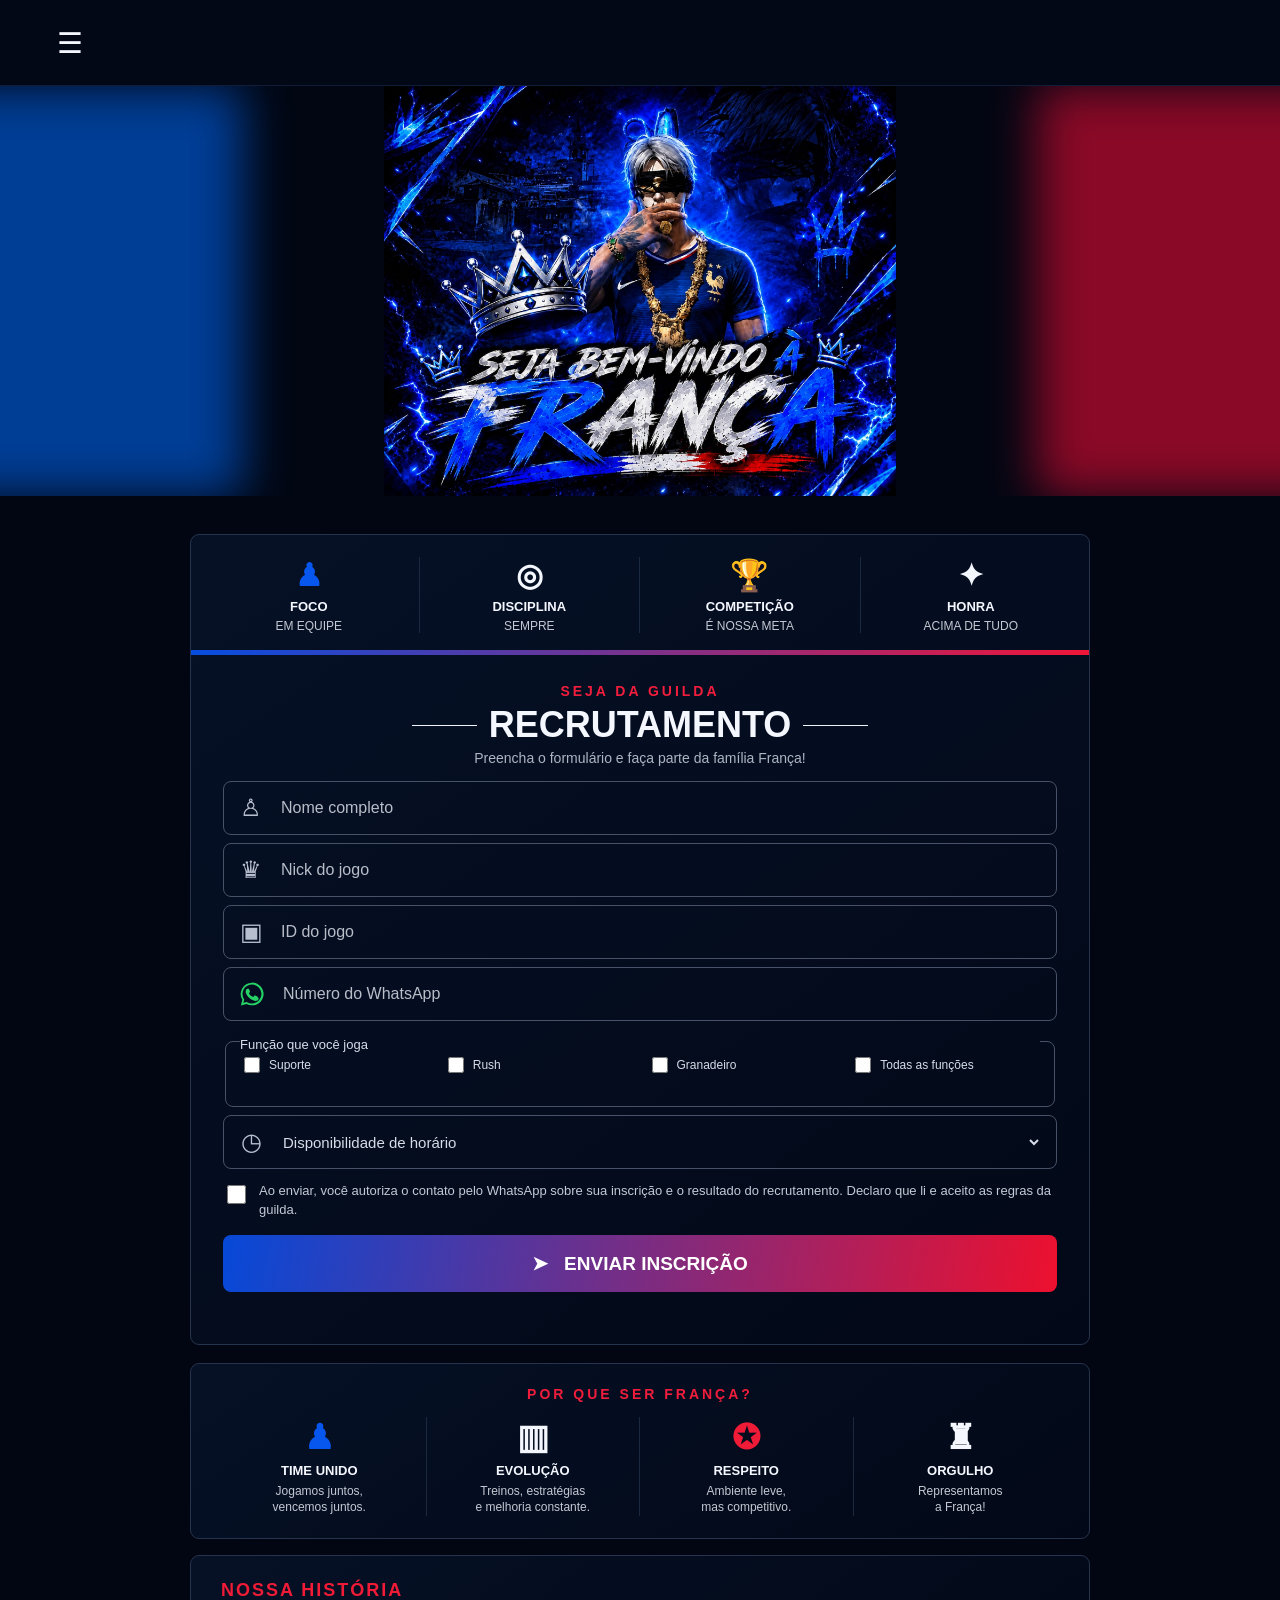
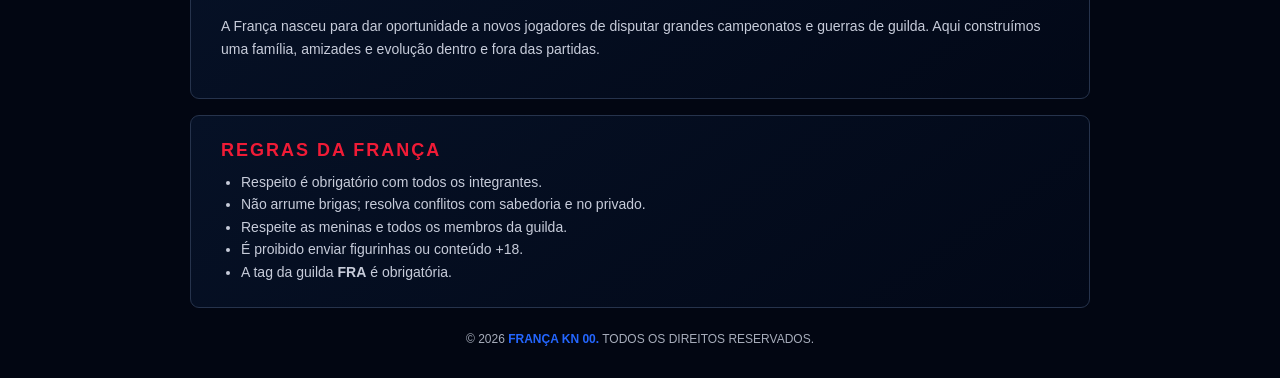
==== index.html @ 3a7cd389 "Add files via upload" ====
<!DOCTYPE html>
<html lang="pt-BR">
<head>
  <meta charset="UTF-8">
  <meta name="viewport" content="width=device-width, initial-scale=1.0">
  <meta name="theme-color" content="#030817">
  <meta name="description" content="FRANÇA KN 00 — Guilda competitiva de Free Fire.">
  <title>FRANÇA KN 00 | Guilda Free Fire</title>
  <link rel="stylesheet" href="style.css?v=20261119d">
</head>
<body>
  <header class="topbar">
    <button class="menu-btn" id="menuBtn" aria-label="Abrir menu">☰</button>
    <a class="brand" href="#inicio" aria-label="França início"></a>
  </header>

  <nav class="drawer" id="drawer">
    <a href="#inicio">Início</a><a href="#historia">Nossa história</a>
    <a href="#regras">Regras</a><a href="#recrutamento">Recrutamento</a>
    <button id="closeMenu">Fechar menu</button>
  </nav>

  <main id="inicio">
    <section class="hero">
      <img class="hero-image" src="assets/franca-destaque.png" alt="Guilda França KN 00">
    </section>

    <section class="main-card">
      <div class="values">
        <div><b class="blue">♟</b><strong>FOCO</strong><span>EM EQUIPE</span></div>
        <div><b>◎</b><strong>DISCIPLINA</strong><span>SEMPRE</span></div>
        <div><b class="red">🏆</b><strong>COMPETIÇÃO</strong><span>É NOSSA META</span></div>
        <div><b>✦</b><strong>HONRA</strong><span>ACIMA DE TUDO</span></div>
      </div>
      <div class="stripe"></div>

      <section class="recruit" id="recrutamento">
        <p class="section-kicker">SEJA DA GUILDA</p>
        <h2><span></span> RECRUTAMENTO <span></span></h2>
        <p class="muted intro">Preencha o formulário e faça parte da família França!</p>

        <form id="applicationForm">
          <label class="field"><span>♙</span><input name="nomeCompleto" placeholder="Nome completo" autocomplete="name" required></label>
          <label class="field"><span>♛</span><input name="nickJogo" placeholder="Nick do jogo" required></label>
          <label class="field"><span>▣</span><input name="idJogo" placeholder="ID do jogo" required></label>
          <label class="field whatsapp-field">
            <span class="whatsapp-logo" aria-hidden="true">
              <svg viewBox="0 0 32 32" role="img"><path d="M16 3A13 13 0 0 0 5 22.7L3.3 29l6.5-1.7A13 13 0 1 0 16 3zm0 23.8a10.8 10.8 0 0 1-5.5-1.5l-.4-.2-3.9 1 1-3.8-.3-.4A10.8 10.8 0 1 1 16 26.8zm5.9-8.1c-.3-.2-1.9-.9-2.2-1.1-.3-.1-.5-.2-.8.2-.2.3-.9 1.1-1.1 1.3-.2.2-.4.3-.7.1-1.9-.9-3.2-1.7-4.5-3.9-.3-.6.3-.5 1-1.7.1-.2 0-.5 0-.7l-1-2.4c-.3-.7-.6-.6-.8-.6h-.7c-.2 0-.7.1-1 .5-.3.3-1.3 1.3-1.3 3.1s1.3 3.6 1.5 3.8c.2.2 2.6 4 6.4 5.6.9.4 1.6.6 2.1.8.9.3 1.7.2 2.3.1.7-.1 1.9-.8 2.2-1.6.3-.8.3-1.5.2-1.6-.2-.2-.5-.3-.8-.5z"/></svg>
            </span>
            <input name="whatsapp" type="tel" inputmode="tel" placeholder="Número do WhatsApp" autocomplete="tel" required>
          </label>
          <fieldset class="field role-field">
            <legend>Função que você joga</legend>
            <label><input type="checkbox" name="funcao" value="Suporte"> Suporte</label>
            <label><input type="checkbox" name="funcao" value="Rush"> Rush</label>
            <label><input type="checkbox" name="funcao" value="Granadeiro"> Granadeiro</label>
            <label><input type="checkbox" name="funcao" value="Todas as funções"> Todas as funções</label>
          </fieldset>
          <label class="field"><span>◷</span><select name="disponibilidade" required>
            <option value="">Disponibilidade de horário</option>
            <option value="Durante o dia">Durante o dia</option>
            <option value="À noite">À noite</option>
            <option value="Dia e noite">Dia e noite</option>
          </select></label>
          <label class="consent"><input type="checkbox" required> <span>Ao enviar, você autoriza o contato pelo WhatsApp sobre sua inscrição e o resultado do recrutamento. Declaro que li e aceito as regras da guilda.</span></label>
          <button class="submit-btn" type="submit">➤ &nbsp; ENVIAR INSCRIÇÃO</button>
          <p class="form-note" id="formMessage" role="status"></p>
        </form>
      </section>
    </section>

    <section class="why" id="historia">
      <p class="section-kicker">POR QUE SER FRANÇA?</p>
      <div class="why-grid">
        <div><b class="blue">♟</b><strong>TIME UNIDO</strong><span>Jogamos juntos,<br> vencemos juntos.</span></div>
        <div><b>▥</b><strong>EVOLUÇÃO</strong><span>Treinos, estratégias<br> e melhoria constante.</span></div>
        <div><b class="red">✪</b><strong>RESPEITO</strong><span>Ambiente leve,<br> mas competitivo.</span></div>
        <div><b>♜</b><strong>ORGULHO</strong><span>Representamos<br> a França!</span></div>
      </div>
    </section>

    <section class="info-card" id="historia-detalhe">
      <h2>NOSSA HISTÓRIA</h2>
      <p>A França nasceu para dar oportunidade a novos jogadores de disputar grandes campeonatos e guerras de guilda. Aqui construímos uma família, amizades e evolução dentro e fora das partidas.</p>
    </section>
    <section class="info-card" id="regras">
      <h2>REGRAS DA FRANÇA</h2>
      <ul>
        <li>Respeito é obrigatório com todos os integrantes.</li>
        <li>Não arrume brigas; resolva conflitos com sabedoria e no privado.</li>
        <li>Respeite as meninas e todos os membros da guilda.</li>
        <li>É proibido enviar figurinhas ou conteúdo +18.</li>
        <li>A tag da guilda <strong>FRA</strong> é obrigatória.</li>
      </ul>
    </section>
  </main>

  <dialog class="success-dialog" id="successDialog">
    <div class="success-content">
      <div class="success-icon">✓</div>
      <h2>🎉 PARABÉNS!</h2>
      <p>Sua inscrição na <strong>FRANÇA GUILDA</strong> foi enviada com sucesso!</p>
      <p>👑 Ficamos felizes pelo seu interesse em fazer parte da nossa família.</p>
      <p>📲 Em breve, nossa equipe entrará em contato pelo WhatsApp.</p>
      <p>🔥 Boa sorte! Quem sabe você será nosso próximo campeão!</p>
      <h3>FRANÇA GUILDA 🇫🇷</h3>
      <button type="button" id="closeSuccess">ENTENDIDO</button>
    </div>
  </dialog>

  <footer>© 2026 <strong>FRANÇA KN 00.</strong> TODOS OS DIREITOS RESERVADOS.</footer>

  <script src="script-confirmacao.js"></script>
</body>
</html>
---- style.css ----
*{box-sizing:border-box}html{scroll-behavior:smooth}body{margin:0;background:#020612;color:#f5f7ff;font-family:Arial,Helvetica,sans-serif;max-width:100%;overflow-x:hidden}.topbar{height:86px;background:#030817;display:flex;align-items:center;justify-content:space-between;padding:0 22px;border-bottom:1px solid #111d38;position:relative;z-index:5}.menu-btn{background:none;border:0;color:#f4f6ff;font-size:29px;cursor:pointer}.brand,.hero-copy,.eyebrow,.hero h1,.subtitle,.crest{display:none!important}.tiny-eiffel{font-size:15px;position:absolute;top:9px;left:50%;transform:translateX(-50%)}.blue-slash{color:#064bdc}.red-slash{color:#e51c38}.admin-link{border:1px solid #ec1b3a;border-radius:8px;color:white;text-decoration:none;padding:11px 13px;font-size:12px;font-weight:bold;white-space:nowrap}.drawer{display:none;position:absolute;z-index:8;top:86px;left:12px;background:#071329;border:1px solid #26334d;border-radius:10px;padding:16px;min-width:190px;box-shadow:0 10px 30px #000}.drawer.open{display:grid;gap:15px}.drawer a,.drawer button{color:white;text-decoration:none;background:none;border:0;text-align:left;font-size:15px;cursor:pointer}.hero{height:330px;position:relative;display:flex;justify-content:center;align-items:center;text-align:center;overflow:hidden;background:#020612}
.hero-image{width:min(96%,900px);height:100%;object-fit:contain;display:block}.hero:before,.hero:after{content:"";position:absolute;top:0;bottom:0;width:26%;filter:blur(24px);opacity:.65}.hero:before{left:-7%;background:#005bdb}.hero:after{right:-7%;background:#d20b32}.hero-glow{position:absolute;inset:0;background:linear-gradient(180deg,transparent 60%,#020612 100%)}.hero-copy{position:relative;z-index:1;padding-top:38px}.eyebrow,.section-kicker{color:#f11d3c;font-weight:900;letter-spacing:5px;margin:0 0 5px}.hero h1{font-size:clamp(42px,8vw,66px);font-style:italic;line-height:1;margin:0;font-weight:900;color:#fff;background:linear-gradient(90deg,#0875d1 0%,#0875d1 31%,#fff 31%,#fff 69%,#ed2137 69%,#ed2137 100%);background-clip:text;-webkit-background-clip:text;-webkit-text-fill-color:transparent}
.brand-text{background:linear-gradient(90deg,#0875d1 0%,#0875d1 31%,#fff 31%,#fff 69%,#ed2137 69%,#ed2137 100%);background-clip:text;-webkit-background-clip:text;-webkit-text-fill-color:transparent}.subtitle{font-size:15px;font-weight:bold;margin-top:12px}.crest{position:absolute;z-index:2;bottom:-36px;left:50%;transform:translateX(-50%);width:105px;height:125px;background:#071329;border:4px solid #064bdc;border-right-color:#e51c38;border-radius:25px 25px 38px 38px;clip-path:polygon(0 0,100% 0,100% 75%,50% 100%,0 75%);display:flex;align-items:center;flex-direction:column;padding-top:15px;text-shadow:0 2px 4px #000}.crest span{font-weight:900;font-size:17px}.crest small{letter-spacing:3px;font-size:9px}.crest b{font-size:48px;margin-top:0}.main-card,.why,.info-card{width:min(92%,900px);margin:36px auto 0;background:linear-gradient(145deg,#061126,#020817);border:1px solid #26334c;border-radius:9px;overflow:hidden}.values{display:grid;grid-template-columns:repeat(4,1fr);padding:22px 8px 17px}.values>div,.why-grid>div{display:flex;align-items:center;flex-direction:column;text-align:center;gap:5px;border-right:1px solid #1b2940}.values>div:last-child,.why-grid>div:last-child{border:0}.values b{font-size:31px;line-height:1.2}.values strong,.why-grid strong{font-size:13px}.values span,.why-grid span{font-size:12px;color:#c4c8d2}.blue{color:#0757ef}.red{color:#f01b36}.stripe{height:5px;background:linear-gradient(90deg,#064de0,#f01638)}.recruit{padding:22px 24px 24px;text-align:center}.section-kicker{font-size:14px;letter-spacing:3px}.recruit h2{font-size:clamp(25px,5vw,36px);margin:4px 0 4px;display:flex;align-items:center;justify-content:center;gap:12px}.recruit h2 span{height:1px;background:#f1f3fa;flex:1;max-width:65px}.muted{color:#aeb4c2}.intro{font-size:14px;margin:0 0 15px}form{display:grid;gap:8px}.field{height:49px;border:1px solid #475268;border-radius:8px;display:flex;align-items:center;padding:0 14px;gap:15px;text-align:left;color:#d7dce8}.field>span{font-size:24px;width:26px;text-align:center;color:#b8c0d0;flex-shrink:0}.field input,.field textarea{width:100%;background:transparent;border:0;outline:0;color:#fff;font:16px Arial;min-width:0}.field input::placeholder,.field textarea::placeholder{color:#b8bdc8}.experience{height:51px;gap:10px;justify-content:space-between;padding:0 12px}.experience .question{font-size:14px;width:auto;flex:1;color:#dce0e9}.experience label{display:flex;align-items:center;gap:7px;font-size:14px;white-space:nowrap}.experience input{accent-color:#0757ef;width:auto}.textarea-field{height:76px;align-items:flex-start;padding-top:12px;position:relative}.textarea-field textarea{height:48px;resize:vertical}.textarea-field small{position:absolute;right:12px;bottom:7px;color:#aeb4c2;font-size:12px}.consent{display:flex;align-items:flex-start;text-align:left;gap:10px;font-size:13px;line-height:1.45;color:#c3c9d5;margin:5px 0 7px}.consent input{width:19px;height:19px;accent-color:#0757ef;flex-shrink:0}.submit-btn{border:0;border-radius:8px;padding:17px 12px;color:white;font-size:19px;font-weight:900;background:linear-gradient(100deg,#0649d8,#ed102e);cursor:pointer}.submit-btn:hover{filter:brightness(1.12)}.form-note{font-size:13px;color:#9fc2ff;min-height:16px;margin:0}.why{margin-top:18px;padding:18px 12px}.why>.section-kicker{text-align:center}.why-grid{display:grid;grid-template-columns:repeat(4,1fr);margin-top:15px}.why-grid b{font-size:34px;line-height:1.2}.why-grid span{line-height:1.4}.info-card{padding:20px 24px;margin-top:16px}.info-card h2{font-size:18px;letter-spacing:2px;color:#f01b36;margin:0 0 10px}.info-card p,.info-card li{font-size:14px;line-height:1.6;color:#c7ccda}.info-card ul{padding-left:20px;margin:0}footer{text-align:center;color:#a7adbb;font-size:12px;padding:24px 12px 32px}footer strong{color:#2466ff}dialog{background:#071329;color:white;border:1px solid #46536c;border-radius:12px;max-width:420px;width:calc(100% - 36px);padding:26px;box-shadow:0 20px 70px #000}dialog::backdrop{background:#000b}.dialog-close{display:flex;justify-content:flex-end}.dialog-close button{background:none;border:0;color:white;font-size:25px;cursor:pointer}dialog h2{margin:4px 0 12px}dialog .submit-btn{width:100%;font-size:15px}
.whatsapp-field{gap:10px}.whatsapp-logo{width:28px!important;height:28px!important;display:grid;place-items:center}.whatsapp-logo svg{width:28px;height:28px;fill:#25D366}.crest{position:absolute;z-index:2;bottom:-36px;left:50%;transform:translateX(-50%);width:105px;height:125px;background:#071329;border:4px solid #064bdc;border-right-color:#e51c38;border-radius:25px 25px 38px 38px;clip-path:polygon(0 0,100% 0,100% 75%,50% 100%,0 75%);display:flex;align-items:center;flex-direction:column;padding-top:15px;text-shadow:0 2px 4px #000}.crest span{font-weight:900;font-size:17px}.crest small{letter-spacing:3px;font-size:9px}.crest b{font-size:48px;margin-top:0}.main-card,.why,.info-card{width:min(92%,900px);margin:36px auto 0;background:linear-gradient(145deg,#061126,#020817);border:1px solid #26334c;border-radius:9px;overflow:hidden}.values{display:grid;grid-template-columns:repeat(4,1fr);padding:22px 8px 17px}.values>div,.why-grid>div{display:flex;align-items:center;flex-direction:column;text-align:center;gap:5px;border-right:1px solid #1b2940}.values>div:last-child,.why-grid>div:last-child{border:0}.values b{font-size:31px;line-height:1.2}.values strong,.why-grid strong{font-size:13px}.values span,.why-grid span{font-size:12px;color:#c4c8d2}.blue{color:#0757ef}.red{color:#f01b36}.stripe{height:5px;background:linear-gradient(90deg,#064de0,#f01638)}.recruit{padding:22px 24px 24px;text-align:center}.section-kicker{font-size:14px;letter-spacing:3px}.recruit h2{font-size:clamp(25px,5vw,36px);margin:4px 0 4px;display:flex;align-items:center;justify-content:center;gap:12px}.recruit h2 span{height:1px;background:#f1f3fa;flex:1;max-width:65px}.muted{color:#aeb4c2}.intro{font-size:14px;margin:0 0 15px}form{display:grid;gap:8px}.field{height:49px;border:1px solid #475268;border-radius:8px;display:flex;align-items:center;padding:0 14px;gap:15px;text-align:left;color:#d7dce8}.field>span{font-size:24px;width:26px;text-align:center;color:#b8c0d0;flex-shrink:0}.field input,.field textarea{width:100%;background:transparent;border:0;outline:0;color:#fff;font:16px Arial;min-width:0}.field input::placeholder,.field textarea::placeholder{color:#b8bdc8}.experience{height:51px;gap:10px;justify-content:space-between;padding:0 12px}.experience .question{font-size:14px;width:auto;flex:1;color:#dce0e9}.experience label{display:flex;align-items:center;gap:7px;font-size:14px;white-space:nowrap}.experience input{accent-color:#0757ef;width:auto}.textarea-field{height:76px;align-items:flex-start;padding-top:12px;position:relative}.textarea-field textarea{height:48px;resize:vertical}.textarea-field small{position:absolute;right:12px;bottom:7px;color:#aeb4c2;font-size:12px}.consent{display:flex;align-items:flex-start;text-align:left;gap:10px;font-size:13px;line-height:1.45;color:#c3c9d5;margin:5px 0 7px}.consent input{width:19px;height:19px;accent-color:#0757ef;flex-shrink:0}.submit-btn{border:0;border-radius:8px;padding:17px 12px;color:white;font-size:19px;font-weight:900;background:linear-gradient(100deg,#0649d8,#ed102e);cursor:pointer}.submit-btn:hover{filter:brightness(1.12)}.form-note{font-size:13px;color:#9fc2ff;min-height:16px;margin:0}.why{margin-top:18px;padding:18px 12px}.why>.section-kicker{text-align:center}.why-grid{display:grid;grid-template-columns:repeat(4,1fr);margin-top:15px}.why-grid b{font-size:34px;line-height:1.2}.why-grid span{line-height:1.4}.info-card{padding:20px 24px;margin-top:16px}.info-card h2{font-size:18px;letter-spacing:2px;color:#f01b36;margin:0 0 10px}.info-card p,.info-card li{font-size:14px;line-height:1.6;color:#c7ccda}.info-card ul{padding-left:20px;margin:0}footer{text-align:center;color:#a7adbb;font-size:12px;padding:24px 12px 32px}footer strong{color:#2466ff}dialog{background:#071329;color:white;border:1px solid #46536c;border-radius:12px;max-width:420px;width:calc(100% - 36px);padding:26px;box-shadow:0 20px 70px #000}dialog::backdrop{background:#000b}.dialog-close{display:flex;justify-content:flex-end}.dialog-close button{background:none;border:0;color:white;font-size:25px;cursor:pointer}dialog h2{margin:4px 0 12px}dialog .submit-btn{width:100%;font-size:15px}
.success-dialog{width:min(430px,calc(100% - 28px));border:1px solid #314878;border-radius:16px;background:#091225;color:white;padding:0;box-shadow:0 20px 80px rgba(0,0,0,.65)}.success-dialog::backdrop{background:rgba(2,6,18,.82);backdrop-filter:blur(5px)}.success-content{text-align:center;padding:28px 22px}.success-icon{width:58px;height:58px;margin:0 auto 12px;border-radius:50%;display:grid;place-items:center;background:linear-gradient(135deg,#0872f8,#25D366);font-size:32px;font-weight:900}.success-content h2{margin:8px 0 14px;font-size:26px;color:white}.success-content p{margin:9px 0;color:#d7dfed;font-size:14px;line-height:1.45}.success-content h3{margin:18px 0 16px;font-size:18px;color:#0875d1}.success-content button{width:100%;height:48px;border:0;border-radius:8px;background:linear-gradient(100deg,#0872f8,#ed1c35);color:white;font-size:15px;font-weight:900;cursor:pointer}@media(max-width:480px){.success-content{padding:24px 16px}.success-content h2{font-size:23px}.success-content p{font-size:13px}}.main-card,.why,.info-card{width:min(92%,900px);margin:36px auto 0;background:linear-gradient(145deg,#061126,#020817);border:1px solid #26334c;border-radius:9px;overflow:hidden}.values{display:grid;grid-template-columns:repeat(4,1fr);padding:22px 8px 17px}.values>div,.why-grid>div{display:flex;align-items:center;flex-direction:column;text-align:center;gap:5px;border-right:1px solid #1b2940}.values>div:last-child,.why-grid>div:last-child{border:0}.values b{font-size:31px;line-height:1.2}.values strong,.why-grid strong{font-size:13px}.values span,.why-grid span{font-size:12px;color:#c4c8d2}.blue{color:#0757ef}.red{color:#f01b36}.stripe{height:5px;background:linear-gradient(90deg,#064de0,#f01638)}.recruit{padding:22px 24px 24px;text-align:center}.section-kicker{font-size:14px;letter-spacing:3px}.recruit h2{font-size:clamp(25px,5vw,36px);margin:4px 0 4px;display:flex;align-items:center;justify-content:center;gap:12px}.recruit h2 span{height:1px;background:#f1f3fa;flex:1;max-width:65px}.muted{color:#aeb4c2}.intro{font-size:14px;margin:0 0 15px}form{display:grid;gap:8px}.field{height:49px;border:1px solid #475268;border-radius:8px;display:flex;align-items:center;padding:0 14px;gap:15px;text-align:left;color:#d7dce8}.field>span{font-size:24px;width:26px;text-align:center;color:#b8c0d0;flex-shrink:0}.field input,.field textarea{width:100%;background:transparent;border:0;outline:0;color:#fff;font:16px Arial;min-width:0}.field input::placeholder,.field textarea::placeholder{color:#b8bdc8}.experience{height:51px;gap:10px;justify-content:space-between;padding:0 12px}.experience .question{font-size:14px;width:auto;flex:1;color:#dce0e9}.experience label{display:flex;align-items:center;gap:7px;font-size:14px;white-space:nowrap}.experience input{accent-color:#0757ef;width:auto}.textarea-field{height:76px;align-items:flex-start;padding-top:12px;position:relative}.textarea-field textarea{height:48px;resize:vertical}.textarea-field small{position:absolute;right:12px;bottom:7px;color:#aeb4c2;font-size:12px}.consent{display:flex;align-items:flex-start;text-align:left;gap:10px;font-size:13px;line-height:1.45;color:#c3c9d5;margin:5px 0 7px}.consent input{width:19px;height:19px;accent-color:#0757ef;flex-shrink:0}.submit-btn{border:0;border-radius:8px;padding:17px 12px;color:white;font-size:19px;font-weight:900;background:linear-gradient(100deg,#0649d8,#ed102e);cursor:pointer}.submit-btn:hover{filter:brightness(1.12)}.form-note{font-size:13px;color:#9fc2ff;min-height:16px;margin:0}.why{margin-top:18px;padding:18px 12px}.why>.section-kicker{text-align:center}.why-grid{display:grid;grid-template-columns:repeat(4,1fr);margin-top:15px}.why-grid b{font-size:34px;line-height:1.2}.why-grid span{line-height:1.4}.info-card{padding:20px 24px;margin-top:16px}.info-card h2{font-size:18px;letter-spacing:2px;color:#f01b36;margin:0 0 10px}.info-card p,.info-card li{font-size:14px;line-height:1.6;color:#c7ccda}.info-card ul{padding-left:20px;margin:0}footer{text-align:center;color:#a7adbb;font-size:12px;padding:24px 12px 32px}footer strong{color:#2466ff}dialog{background:#071329;color:white;border:1px solid #46536c;border-radius:12px;max-width:420px;width:calc(100% - 36px);padding:26px;box-shadow:0 20px 70px #000}dialog::backdrop{background:#000b}.dialog-close{display:flex;justify-content:flex-end}.dialog-close button{background:none;border:0;color:white;font-size:25px;cursor:pointer}dialog h2{margin:4px 0 12px}dialog .submit-btn{width:100%;font-size:15px}
@media(min-width:760px){.topbar{padding:0 max(4vw,28px)}.hero{height:410px}.hero-copy{padding-top:60px}.main-card{margin-top:38px}.recruit{padding:28px 32px}.field{height:54px}.textarea-field{height:86px}.why{padding:22px}.info-card{padding:24px 30px}}
@media(max-width:480px){.topbar{height:72px;padding:0 14px}.drawer{top:72px}.brand{font-size:25px}.admin-link{padding:9px 8px;font-size:10px}.hero{height:300px}.hero-copy{padding-top:40px}.subtitle{font-size:12px}.main-card,.why,.info-card{width:94%}.values{padding:19px 3px 14px}.values b{font-size:26px}.values strong{font-size:10px}.values span{font-size:10px}.recruit{padding:20px 12px}.recruit h2{font-size:24px;gap:7px}.field{padding:0 10px;gap:10px;height:47px}.field input{font-size:14px}.experience .question{font-size:12px}.experience label{font-size:12px}.why-grid strong{font-size:10px}.why-grid span{font-size:10px}.why-grid b{font-size:29px}}
.role-field{height:auto;min-height:78px;display:grid;grid-template-columns:repeat(4,1fr);align-items:center;border:1px solid #475268}.role-field legend{grid-column:1/-1;width:100%;padding:8px 0 2px;color:#d7dce8;font-size:13px}.role-field label{display:flex;align-items:center;gap:6px;font-size:12px;white-space:nowrap}.role-field input{accent-color:#0872f8;width:16px;height:16px}.field select{width:100%;height:100%;border:0;outline:0;background:transparent;color:#d7dce8;font-size:15px}.field select option{background:#10182b;color:white}@media(max-width:480px){.role-field{grid-template-columns:repeat(2,1fr);padding:8px 10px}.role-field legend{font-size:12px}.role-field label{font-size:11px}}
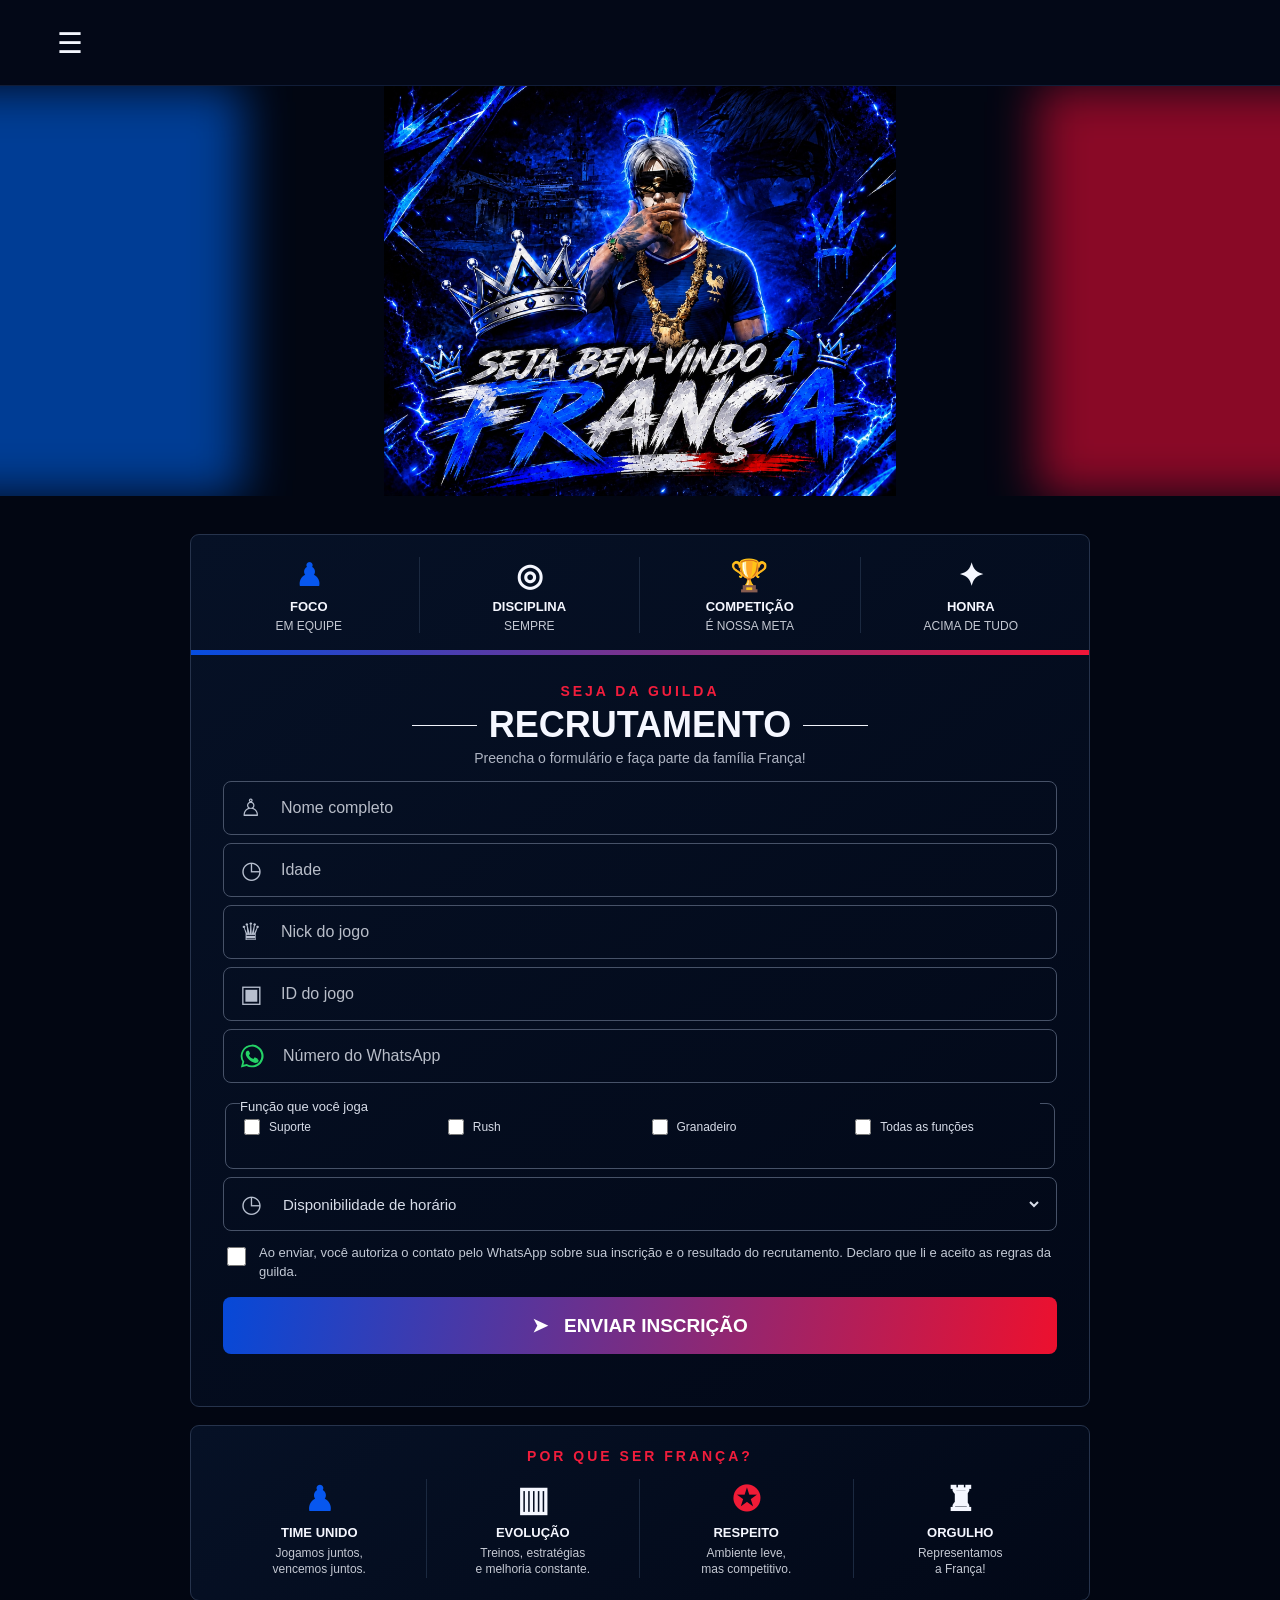
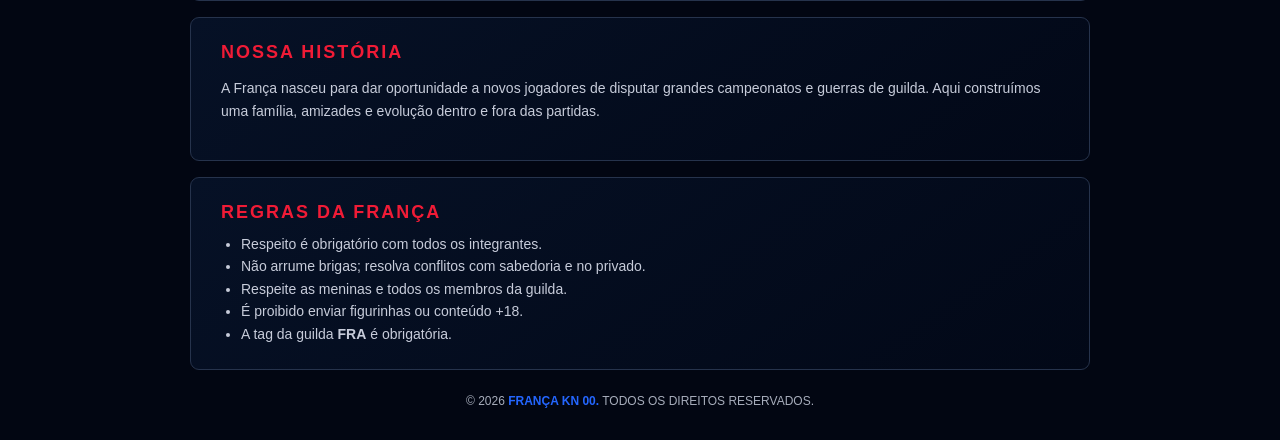
==== commit 9dc32450: "Add candidate age to recruitment flow Co-authored-by: Copilot <223556219+Copilot@users.noreply.githu" ====
--- a/index.html
+++ b/index.html
@@ -41,6 +41,7 @@
 
         <form id="applicationForm">
           <label class="field"><span>♙</span><input name="nomeCompleto" placeholder="Nome completo" autocomplete="name" required></label>
+          <label class="field"><span>◷</span><input name="idade" type="number" inputmode="numeric" min="1" max="120" step="1" placeholder="Idade" required></label>
           <label class="field"><span>♛</span><input name="nickJogo" placeholder="Nick do jogo" required></label>
           <label class="field"><span>▣</span><input name="idJogo" placeholder="ID do jogo" required></label>
           <label class="field whatsapp-field">
@@ -110,6 +111,6 @@
 
   <footer>© 2026 <strong>FRANÇA KN 00.</strong> TODOS OS DIREITOS RESERVADOS.</footer>
 
-  <script src="script-confirmacao.js"></script>
+  <script src="script-confirmacao.js?v=20261120b"></script>
 </body>
 </html>
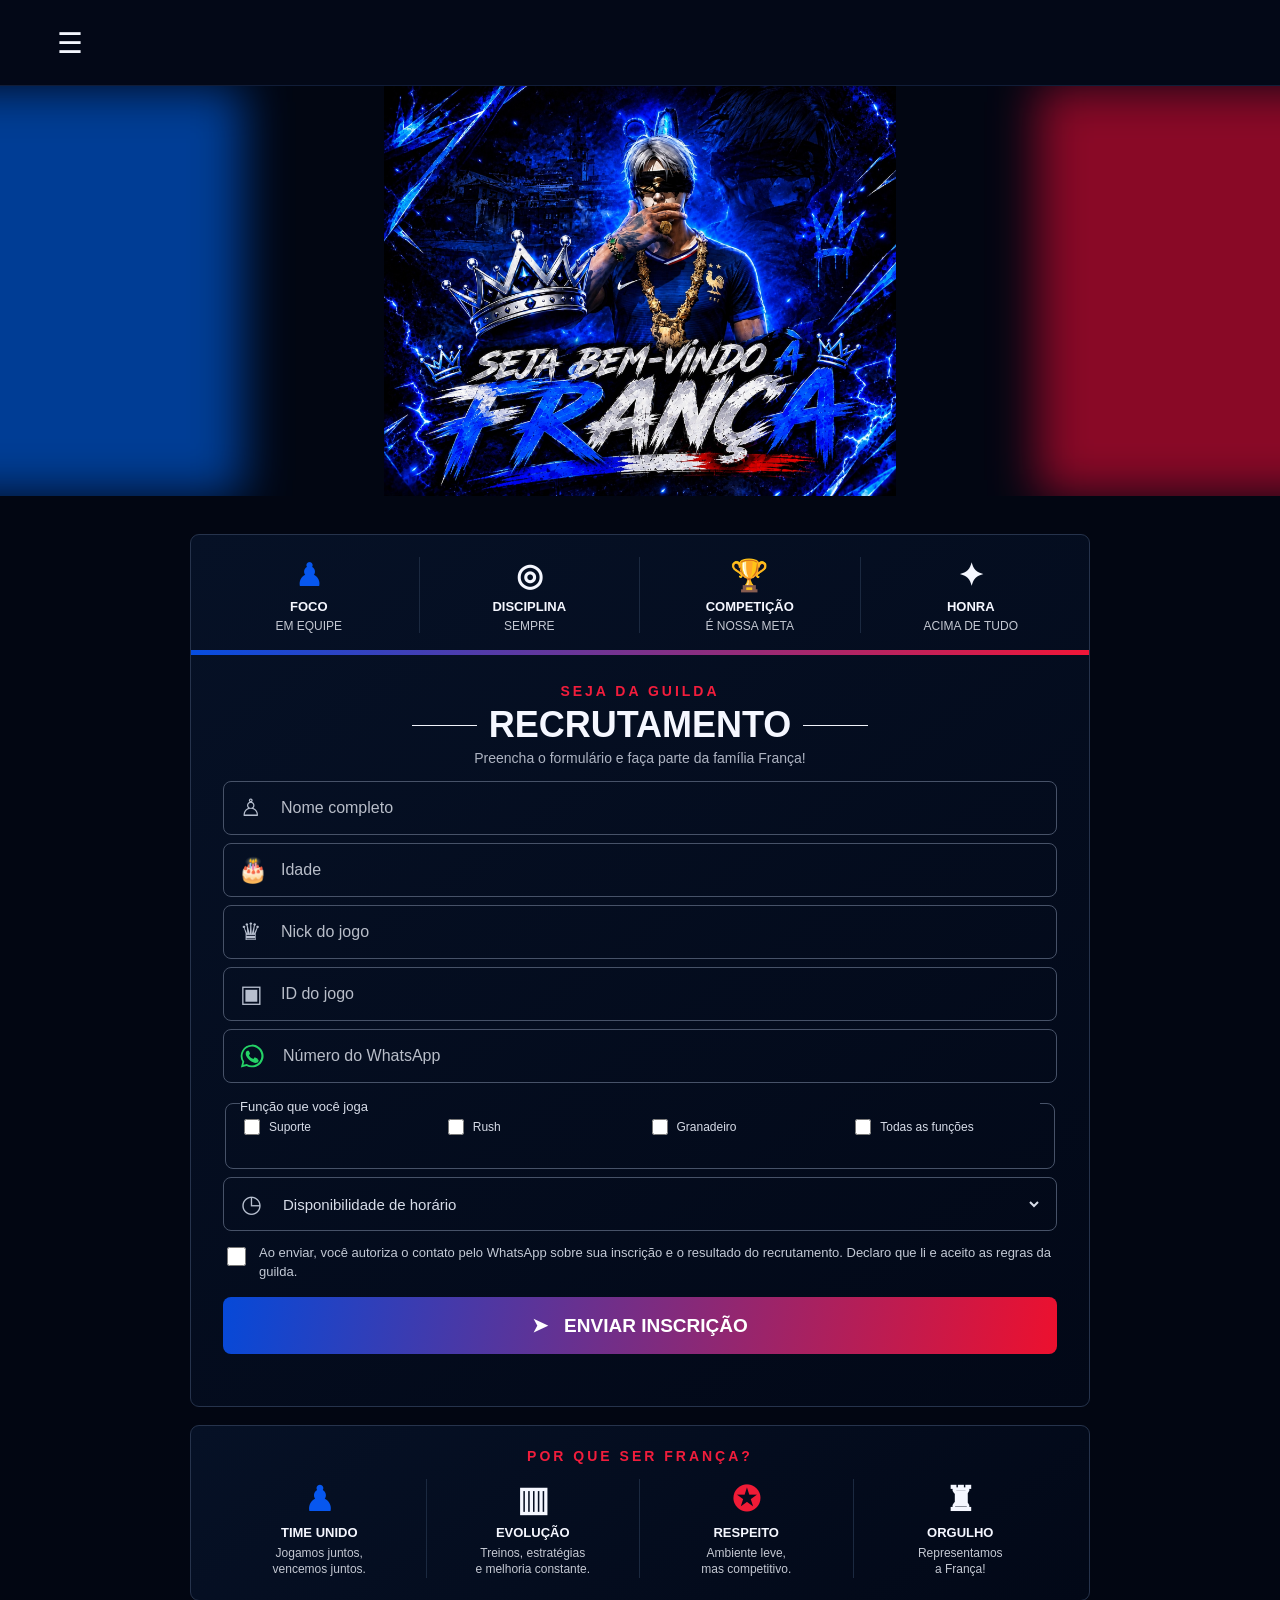
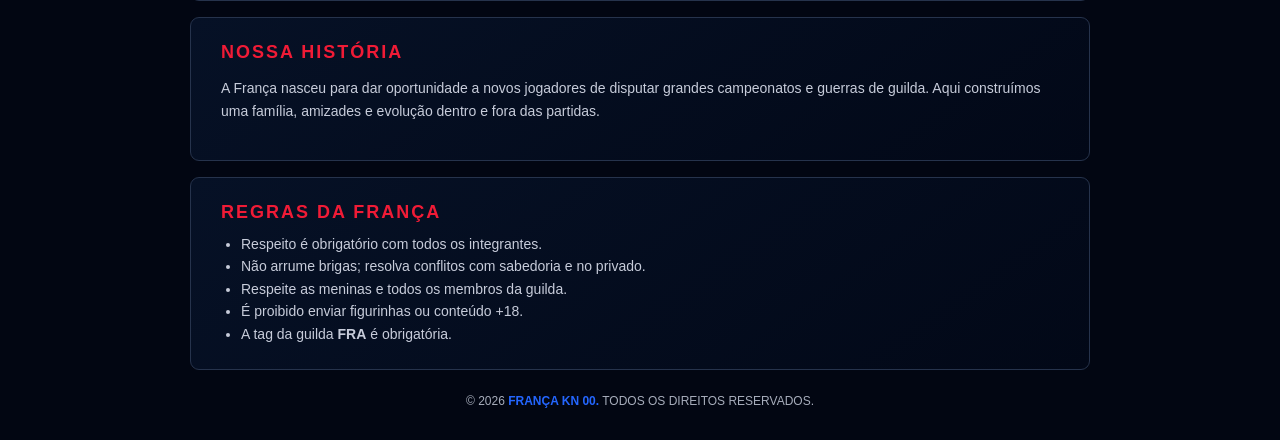
==== commit 214710aa: "Use birthday icon for applicant age field Co-authored-by: Copilot <223556219+Copilot@users.noreply.g" ====
--- a/index.html
+++ b/index.html
@@ -41,7 +41,7 @@
 
         <form id="applicationForm">
           <label class="field"><span>♙</span><input name="nomeCompleto" placeholder="Nome completo" autocomplete="name" required></label>
-          <label class="field"><span>◷</span><input name="idade" type="number" inputmode="numeric" min="1" max="120" step="1" placeholder="Idade" required></label>
+          <label class="field"><span>🎂</span><input name="idade" type="number" inputmode="numeric" min="1" max="120" step="1" placeholder="Idade" required></label>
           <label class="field"><span>♛</span><input name="nickJogo" placeholder="Nick do jogo" required></label>
           <label class="field"><span>▣</span><input name="idJogo" placeholder="ID do jogo" required></label>
           <label class="field whatsapp-field">
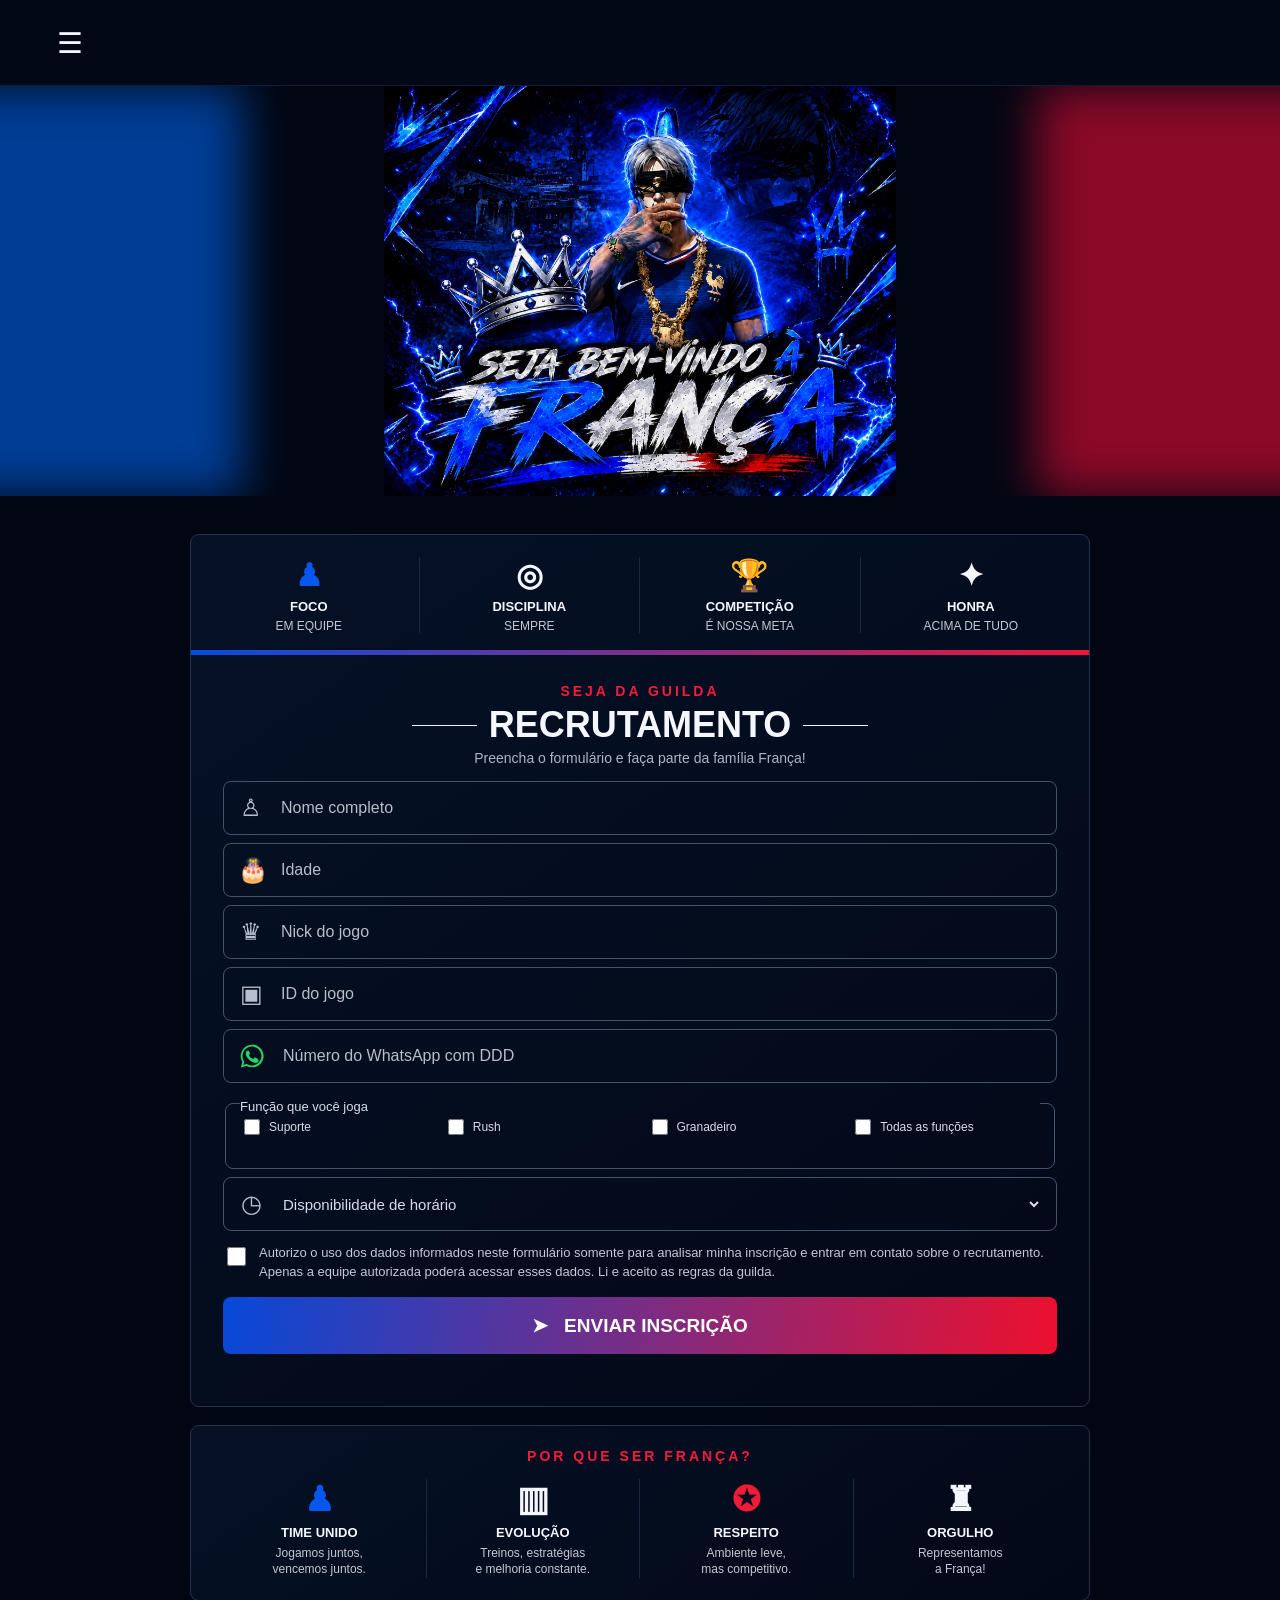
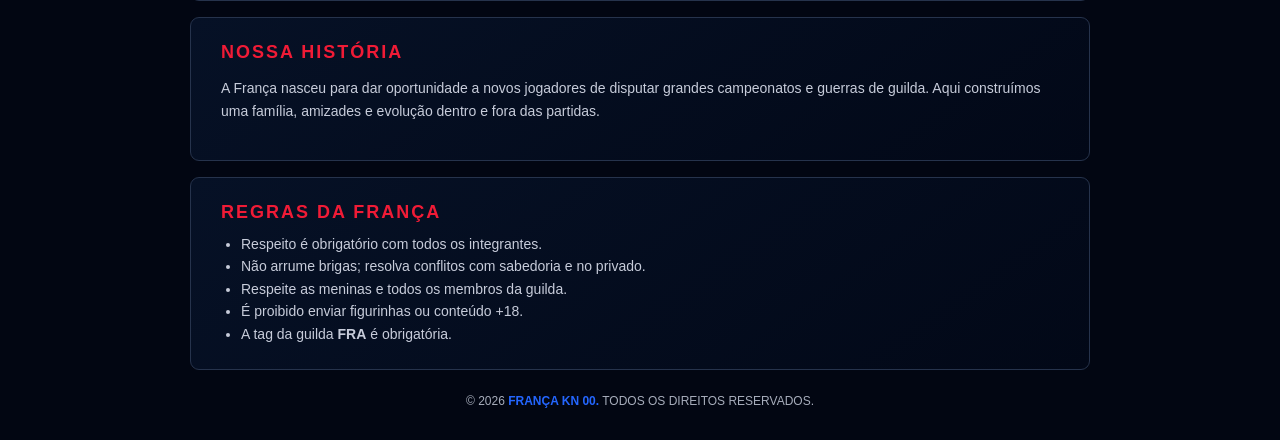
==== commit 61c83b60: "Aprimora formulario e painel de recrutamento Co-authored-by: Copilot <223556219+Copilot@users.norepl" ====
--- a/index.html
+++ b/index.html
@@ -6,7 +6,7 @@
   <meta name="theme-color" content="#030817">
   <meta name="description" content="FRANÇA KN 00 — Guilda competitiva de Free Fire.">
   <title>FRANÇA KN 00 | Guilda Free Fire</title>
-  <link rel="stylesheet" href="style.css?v=20261119d">
+  <link rel="stylesheet" href="style.css?v=20261120c">
 </head>
 <body>
   <header class="topbar">
@@ -48,8 +48,9 @@
             <span class="whatsapp-logo" aria-hidden="true">
               <svg viewBox="0 0 32 32" role="img"><path d="M16 3A13 13 0 0 0 5 22.7L3.3 29l6.5-1.7A13 13 0 1 0 16 3zm0 23.8a10.8 10.8 0 0 1-5.5-1.5l-.4-.2-3.9 1 1-3.8-.3-.4A10.8 10.8 0 1 1 16 26.8zm5.9-8.1c-.3-.2-1.9-.9-2.2-1.1-.3-.1-.5-.2-.8.2-.2.3-.9 1.1-1.1 1.3-.2.2-.4.3-.7.1-1.9-.9-3.2-1.7-4.5-3.9-.3-.6.3-.5 1-1.7.1-.2 0-.5 0-.7l-1-2.4c-.3-.7-.6-.6-.8-.6h-.7c-.2 0-.7.1-1 .5-.3.3-1.3 1.3-1.3 3.1s1.3 3.6 1.5 3.8c.2.2 2.6 4 6.4 5.6.9.4 1.6.6 2.1.8.9.3 1.7.2 2.3.1.7-.1 1.9-.8 2.2-1.6.3-.8.3-1.5.2-1.6-.2-.2-.5-.3-.8-.5z"/></svg>
             </span>
-            <input name="whatsapp" type="tel" inputmode="tel" placeholder="Número do WhatsApp" autocomplete="tel" required>
+            <input name="whatsapp" type="tel" inputmode="tel" maxlength="20" placeholder="Número do WhatsApp com DDD" autocomplete="tel" required>
           </label>
+          <input class="form-trap" name="website" type="text" tabindex="-1" aria-hidden="true" autocomplete="off">
           <fieldset class="field role-field">
             <legend>Função que você joga</legend>
             <label><input type="checkbox" name="funcao" value="Suporte"> Suporte</label>
@@ -63,7 +64,7 @@
             <option value="À noite">À noite</option>
             <option value="Dia e noite">Dia e noite</option>
           </select></label>
-          <label class="consent"><input type="checkbox" required> <span>Ao enviar, você autoriza o contato pelo WhatsApp sobre sua inscrição e o resultado do recrutamento. Declaro que li e aceito as regras da guilda.</span></label>
+          <label class="consent"><input type="checkbox" required> <span>Autorizo o uso dos dados informados neste formulário somente para analisar minha inscrição e entrar em contato sobre o recrutamento. Apenas a equipe autorizada poderá acessar esses dados. Li e aceito as regras da guilda.</span></label>
           <button class="submit-btn" type="submit">➤ &nbsp; ENVIAR INSCRIÇÃO</button>
           <p class="form-note" id="formMessage" role="status"></p>
         </form>
@@ -111,6 +112,6 @@
 
   <footer>© 2026 <strong>FRANÇA KN 00.</strong> TODOS OS DIREITOS RESERVADOS.</footer>
 
-  <script src="script-confirmacao.js?v=20261120b"></script>
+  <script src="script-confirmacao.js?v=20261120c"></script>
 </body>
 </html>
--- a/style.css
+++ b/style.css
@@ -6,3 +6,4 @@
 @media(min-width:760px){.topbar{padding:0 max(4vw,28px)}.hero{height:410px}.hero-copy{padding-top:60px}.main-card{margin-top:38px}.recruit{padding:28px 32px}.field{height:54px}.textarea-field{height:86px}.why{padding:22px}.info-card{padding:24px 30px}}
 @media(max-width:480px){.topbar{height:72px;padding:0 14px}.drawer{top:72px}.brand{font-size:25px}.admin-link{padding:9px 8px;font-size:10px}.hero{height:300px}.hero-copy{padding-top:40px}.subtitle{font-size:12px}.main-card,.why,.info-card{width:94%}.values{padding:19px 3px 14px}.values b{font-size:26px}.values strong{font-size:10px}.values span{font-size:10px}.recruit{padding:20px 12px}.recruit h2{font-size:24px;gap:7px}.field{padding:0 10px;gap:10px;height:47px}.field input{font-size:14px}.experience .question{font-size:12px}.experience label{font-size:12px}.why-grid strong{font-size:10px}.why-grid span{font-size:10px}.why-grid b{font-size:29px}}
 .role-field{height:auto;min-height:78px;display:grid;grid-template-columns:repeat(4,1fr);align-items:center;border:1px solid #475268}.role-field legend{grid-column:1/-1;width:100%;padding:8px 0 2px;color:#d7dce8;font-size:13px}.role-field label{display:flex;align-items:center;gap:6px;font-size:12px;white-space:nowrap}.role-field input{accent-color:#0872f8;width:16px;height:16px}.field select{width:100%;height:100%;border:0;outline:0;background:transparent;color:#d7dce8;font-size:15px}.field select option{background:#10182b;color:white}@media(max-width:480px){.role-field{grid-template-columns:repeat(2,1fr);padding:8px 10px}.role-field legend{font-size:12px}.role-field label{font-size:11px}}
+.form-trap{position:absolute;left:-10000px;top:auto;width:1px;height:1px;overflow:hidden}
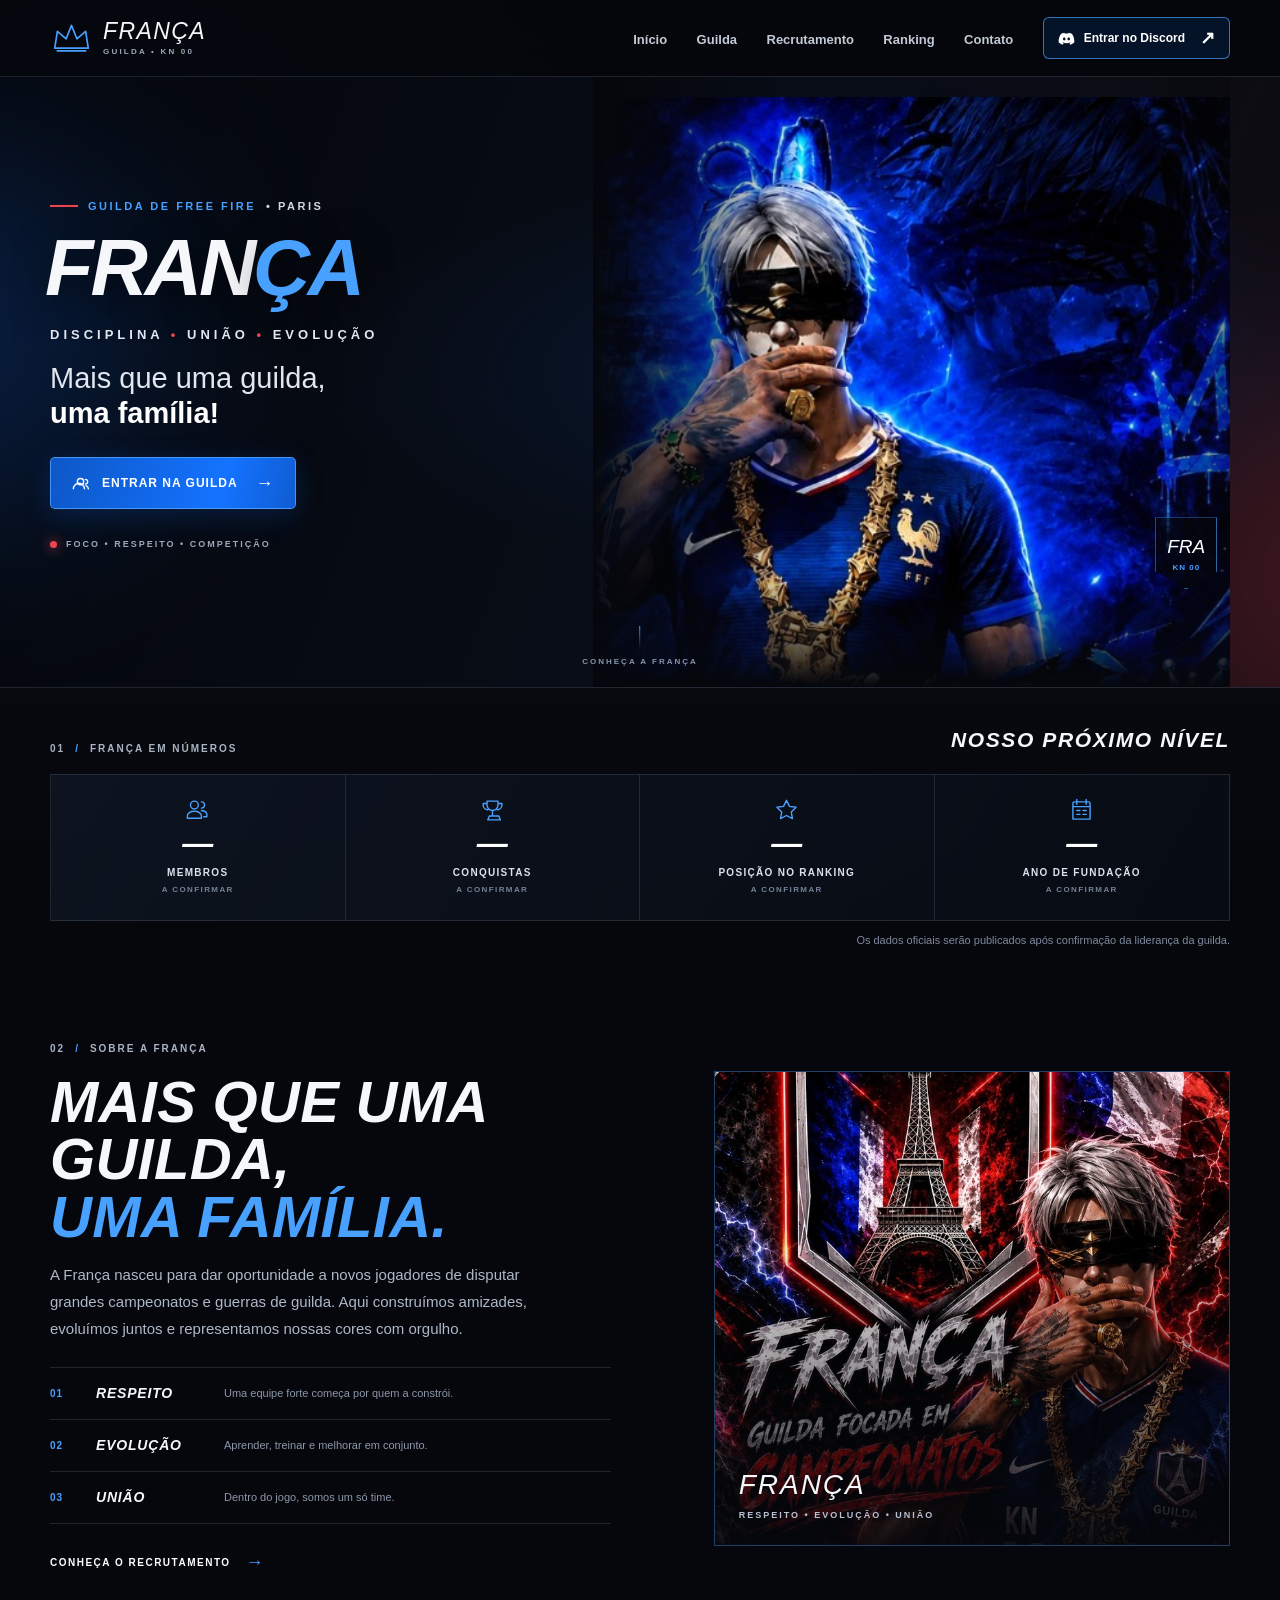
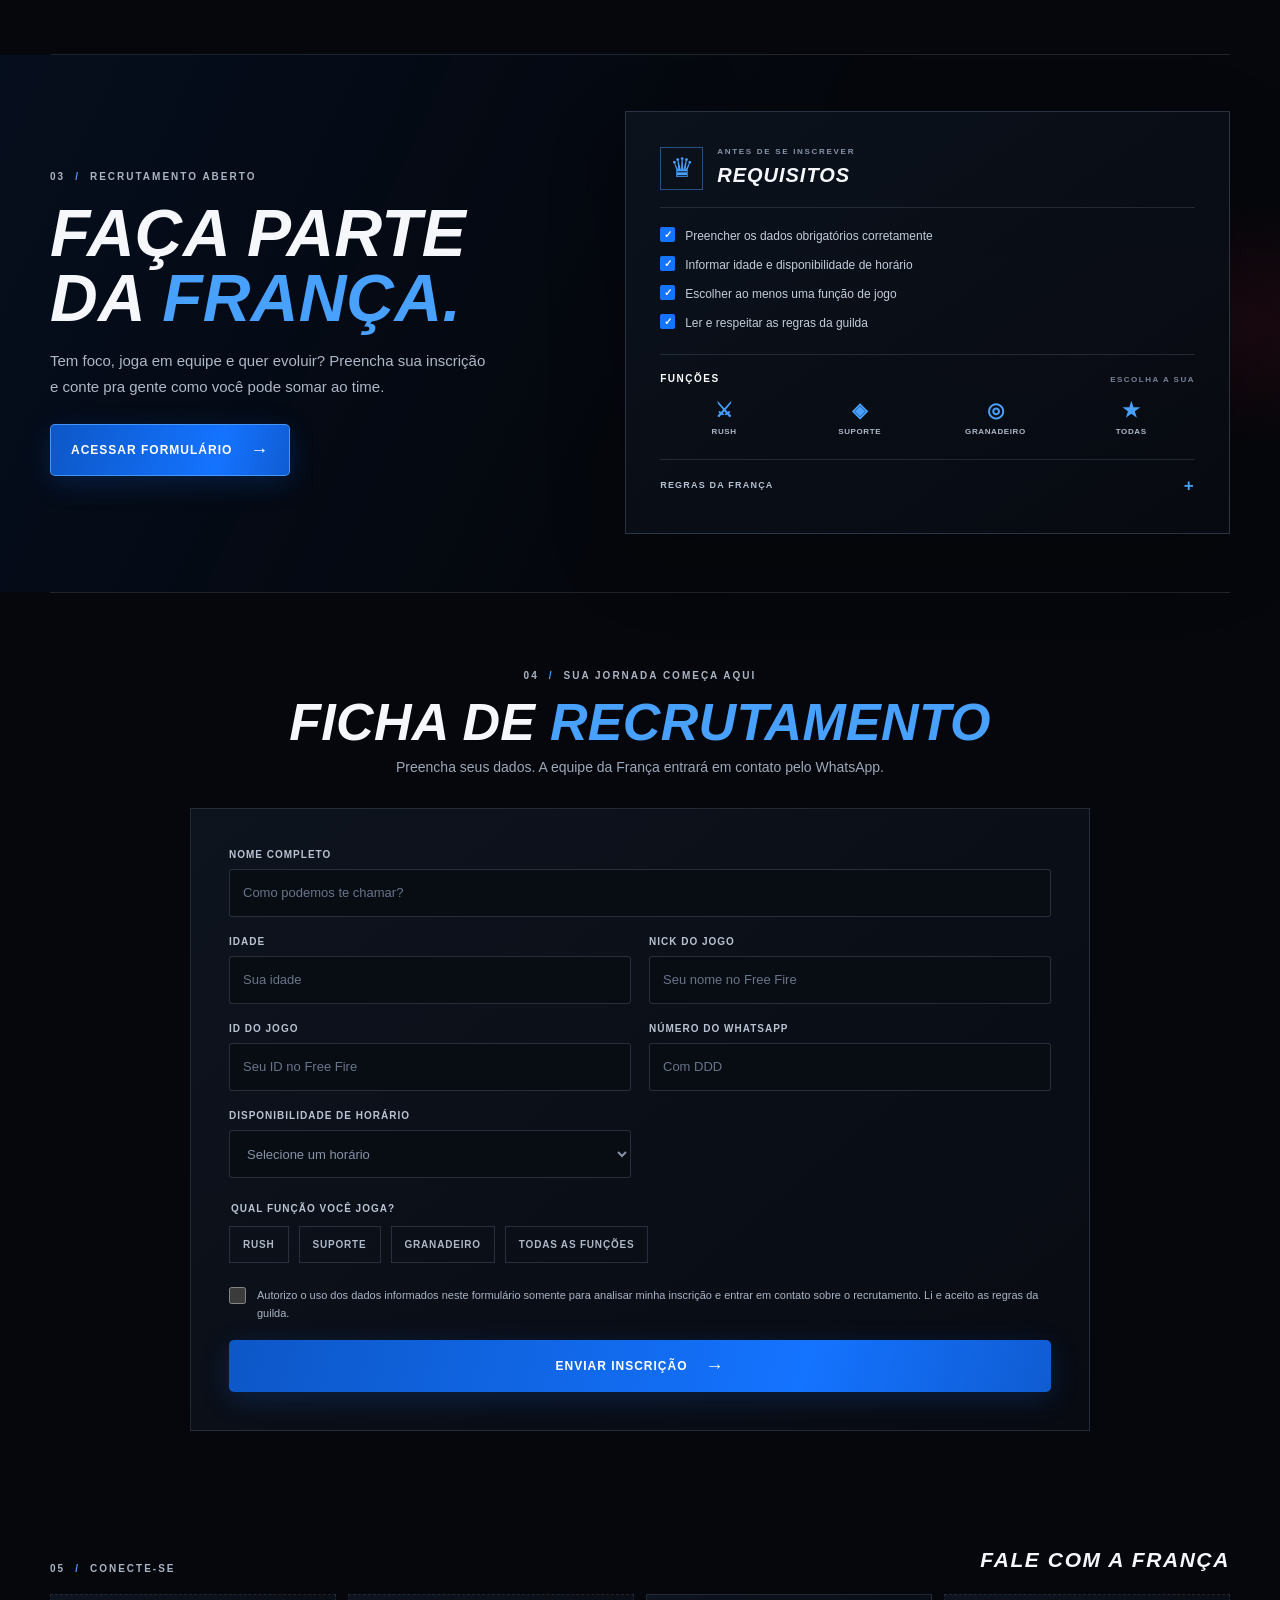
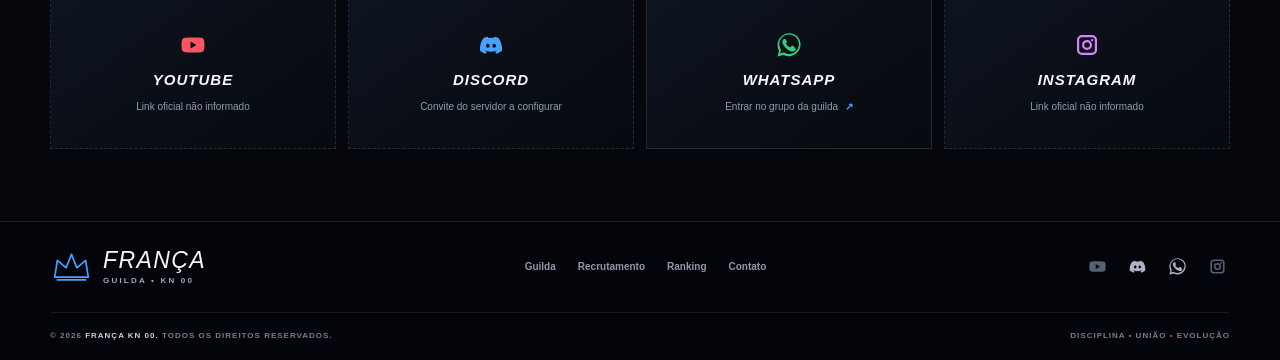
==== commit 4d68cd23: "Redesenha site publico da guilda Franca Co-authored-by: Copilot <223556219+Copilot@users.noreply.git" ====
--- a/index.html
+++ b/index.html
@@ -1,117 +1,281 @@
-<!DOCTYPE html>
+<!doctype html>
 <html lang="pt-BR">
 <head>
   <meta charset="UTF-8">
   <meta name="viewport" content="width=device-width, initial-scale=1.0">
-  <meta name="theme-color" content="#030817">
-  <meta name="description" content="FRANÇA KN 00 — Guilda competitiva de Free Fire.">
+  <meta name="theme-color" content="#05070c">
+  <meta name="description" content="FRANÇA KN 00 — disciplina, união e evolução. Faça sua inscrição para entrar na guilda.">
   <title>FRANÇA KN 00 | Guilda Free Fire</title>
-  <link rel="stylesheet" href="style.css?v=20261120c">
+  <link rel="stylesheet" href="site.css?v=20261120f">
 </head>
 <body>
-  <header class="topbar">
-    <button class="menu-btn" id="menuBtn" aria-label="Abrir menu">☰</button>
-    <a class="brand" href="#inicio" aria-label="França início"></a>
+  <a class="skip-link" href="#conteudo">Pular para o conteúdo</a>
+
+  <header class="site-header">
+    <div class="header-inner">
+      <a class="brand" href="#inicio" aria-label="FRANÇA KN 00, início">
+        <span class="brand-crown" aria-hidden="true">
+          <svg viewBox="0 0 64 48"><path d="M7 39h50L53 14 40 25 32 5l-8 20L11 14l-4 25Zm4 4h42" /></svg>
+        </span>
+        <span class="brand-name">FRANÇA<small>GUILDA • KN 00</small></span>
+      </a>
+
+      <button class="menu-btn" id="menuBtn" type="button" aria-label="Abrir menu" aria-controls="drawer" aria-expanded="false">
+        <span></span><span></span><span></span>
+      </button>
+
+      <nav class="site-nav" id="drawer" aria-label="Navegação principal">
+        <a href="#inicio">Início</a>
+        <a href="#guilda">Guilda</a>
+        <a href="#recrutamento">Recrutamento</a>
+        <a href="#ranking">Ranking</a>
+        <a href="#contato">Contato</a>
+        <a class="discord-button" href="#discord">
+          <svg viewBox="0 0 24 24" aria-hidden="true"><path d="M19.7 5.2a18.7 18.7 0 0 0-4.6-1.4l-.6 1.2a17.2 17.2 0 0 0-5 0l-.6-1.2a18.7 18.7 0 0 0-4.6 1.4C1.4 9.5.6 13.7 1 17.8a18.5 18.5 0 0 0 5.7 2.9l1.2-2a12 12 0 0 1-1.9-.9l.5-.4a13.4 13.4 0 0 0 11 0l.5.4-1.9.9 1.2 2a18.5 18.5 0 0 0 5.7-2.9c.5-4.8-.8-8.9-3.3-12.6ZM8.8 14.7c-1 0-1.8-.9-1.8-2s.8-2 1.8-2 1.8.9 1.8 2-.8 2-1.8 2Zm6.4 0c-1 0-1.8-.9-1.8-2s.8-2 1.8-2 1.8.9 1.8 2-.8 2-1.8 2Z" /></svg>
+          <span>Entrar no Discord</span>
+          <span class="button-arrow" aria-hidden="true">↗</span>
+        </a>
+        <button class="close-nav" id="closeMenu" type="button">Fechar menu <span aria-hidden="true">×</span></button>
+      </nav>
+    </div>
   </header>
 
-  <nav class="drawer" id="drawer">
-    <a href="#inicio">Início</a><a href="#historia">Nossa história</a>
-    <a href="#regras">Regras</a><a href="#recrutamento">Recrutamento</a>
-    <button id="closeMenu">Fechar menu</button>
-  </nav>
-
-  <main id="inicio">
-    <section class="hero">
-      <img class="hero-image" src="assets/franca-destaque.png" alt="Guilda França KN 00">
-    </section>
-
-    <section class="main-card">
-      <div class="values">
-        <div><b class="blue">♟</b><strong>FOCO</strong><span>EM EQUIPE</span></div>
-        <div><b>◎</b><strong>DISCIPLINA</strong><span>SEMPRE</span></div>
-        <div><b class="red">🏆</b><strong>COMPETIÇÃO</strong><span>É NOSSA META</span></div>
-        <div><b>✦</b><strong>HONRA</strong><span>ACIMA DE TUDO</span></div>
-      </div>
-      <div class="stripe"></div>
-
-      <section class="recruit" id="recrutamento">
-        <p class="section-kicker">SEJA DA GUILDA</p>
-        <h2><span></span> RECRUTAMENTO <span></span></h2>
-        <p class="muted intro">Preencha o formulário e faça parte da família França!</p>
-
-        <form id="applicationForm">
-          <label class="field"><span>♙</span><input name="nomeCompleto" placeholder="Nome completo" autocomplete="name" required></label>
-          <label class="field"><span>🎂</span><input name="idade" type="number" inputmode="numeric" min="1" max="120" step="1" placeholder="Idade" required></label>
-          <label class="field"><span>♛</span><input name="nickJogo" placeholder="Nick do jogo" required></label>
-          <label class="field"><span>▣</span><input name="idJogo" placeholder="ID do jogo" required></label>
-          <label class="field whatsapp-field">
-            <span class="whatsapp-logo" aria-hidden="true">
-              <svg viewBox="0 0 32 32" role="img"><path d="M16 3A13 13 0 0 0 5 22.7L3.3 29l6.5-1.7A13 13 0 1 0 16 3zm0 23.8a10.8 10.8 0 0 1-5.5-1.5l-.4-.2-3.9 1 1-3.8-.3-.4A10.8 10.8 0 1 1 16 26.8zm5.9-8.1c-.3-.2-1.9-.9-2.2-1.1-.3-.1-.5-.2-.8.2-.2.3-.9 1.1-1.1 1.3-.2.2-.4.3-.7.1-1.9-.9-3.2-1.7-4.5-3.9-.3-.6.3-.5 1-1.7.1-.2 0-.5 0-.7l-1-2.4c-.3-.7-.6-.6-.8-.6h-.7c-.2 0-.7.1-1 .5-.3.3-1.3 1.3-1.3 3.1s1.3 3.6 1.5 3.8c.2.2 2.6 4 6.4 5.6.9.4 1.6.6 2.1.8.9.3 1.7.2 2.3.1.7-.1 1.9-.8 2.2-1.6.3-.8.3-1.5.2-1.6-.2-.2-.5-.3-.8-.5z"/></svg>
-            </span>
-            <input name="whatsapp" type="tel" inputmode="tel" maxlength="20" placeholder="Número do WhatsApp com DDD" autocomplete="tel" required>
-          </label>
-          <input class="form-trap" name="website" type="text" tabindex="-1" aria-hidden="true" autocomplete="off">
-          <fieldset class="field role-field">
-            <legend>Função que você joga</legend>
-            <label><input type="checkbox" name="funcao" value="Suporte"> Suporte</label>
-            <label><input type="checkbox" name="funcao" value="Rush"> Rush</label>
-            <label><input type="checkbox" name="funcao" value="Granadeiro"> Granadeiro</label>
-            <label><input type="checkbox" name="funcao" value="Todas as funções"> Todas as funções</label>
-          </fieldset>
-          <label class="field"><span>◷</span><select name="disponibilidade" required>
-            <option value="">Disponibilidade de horário</option>
-            <option value="Durante o dia">Durante o dia</option>
-            <option value="À noite">À noite</option>
-            <option value="Dia e noite">Dia e noite</option>
-          </select></label>
-          <label class="consent"><input type="checkbox" required> <span>Autorizo o uso dos dados informados neste formulário somente para analisar minha inscrição e entrar em contato sobre o recrutamento. Apenas a equipe autorizada poderá acessar esses dados. Li e aceito as regras da guilda.</span></label>
-          <button class="submit-btn" type="submit">➤ &nbsp; ENVIAR INSCRIÇÃO</button>
-          <p class="form-note" id="formMessage" role="status"></p>
-        </form>
-      </section>
-    </section>
-
-    <section class="why" id="historia">
-      <p class="section-kicker">POR QUE SER FRANÇA?</p>
-      <div class="why-grid">
-        <div><b class="blue">♟</b><strong>TIME UNIDO</strong><span>Jogamos juntos,<br> vencemos juntos.</span></div>
-        <div><b>▥</b><strong>EVOLUÇÃO</strong><span>Treinos, estratégias<br> e melhoria constante.</span></div>
-        <div><b class="red">✪</b><strong>RESPEITO</strong><span>Ambiente leve,<br> mas competitivo.</span></div>
-        <div><b>♜</b><strong>ORGULHO</strong><span>Representamos<br> a França!</span></div>
-      </div>
-    </section>
-
-    <section class="info-card" id="historia-detalhe">
-      <h2>NOSSA HISTÓRIA</h2>
-      <p>A França nasceu para dar oportunidade a novos jogadores de disputar grandes campeonatos e guerras de guilda. Aqui construímos uma família, amizades e evolução dentro e fora das partidas.</p>
-    </section>
-    <section class="info-card" id="regras">
-      <h2>REGRAS DA FRANÇA</h2>
-      <ul>
-        <li>Respeito é obrigatório com todos os integrantes.</li>
-        <li>Não arrume brigas; resolva conflitos com sabedoria e no privado.</li>
-        <li>Respeite as meninas e todos os membros da guilda.</li>
-        <li>É proibido enviar figurinhas ou conteúdo +18.</li>
-        <li>A tag da guilda <strong>FRA</strong> é obrigatória.</li>
-      </ul>
+  <main id="conteudo">
+    <section class="hero" id="inicio" aria-labelledby="hero-title">
+      <div class="hero-grid">
+        <div class="hero-copy">
+          <p class="eyebrow"><span class="eyebrow-line"></span> GUILDA DE FREE FIRE <span class="eyebrow-city">• PARIS</span></p>
+          <h1 id="hero-title">FRAN<span>ÇA</span></h1>
+          <p class="hero-motto">DISCIPLINA <i>•</i> UNIÃO <i>•</i> EVOLUÇÃO</p>
+          <p class="hero-lead">Mais que uma guilda,<br><strong>uma família!</strong></p>
+          <a class="button button-primary" href="#formulario">
+            <svg viewBox="0 0 24 24" aria-hidden="true"><path d="M16 11a4 4 0 1 0-8 0 4 4 0 0 0 8 0ZM3 20a7 7 0 0 1 14 0M18 8a3 3 0 0 1 0 6m1 2a5 5 0 0 1 3 4" /></svg>
+            <span>ENTRAR NA GUILDA</span>
+            <span class="button-arrow" aria-hidden="true">→</span>
+          </a>
+          <p class="hero-footnote"><span></span> FOCO • RESPEITO • COMPETIÇÃO</p>
+        </div>
+
+        <div class="hero-visual">
+          <div class="hero-ring" aria-hidden="true"></div>
+          <img src="assets/hero-character.jpg" width="590" height="460" alt="Personagem da França com cabelo branco, máscara preta e camisa azul" fetchpriority="high" decoding="async">
+          <div class="hero-visual-label" aria-hidden="true"><span>FRA</span><small>KN 00</small></div>
+        </div>
+      </div>
+      <a class="scroll-cue" href="#ranking"><span></span> CONHEÇA A FRANÇA</a>
+    </section>
+
+    <section class="stats section-wrap" id="ranking" aria-labelledby="stats-title">
+      <div class="section-topline">
+        <p class="section-index">01 <span>/</span> FRANÇA EM NÚMEROS</p>
+        <h2 id="stats-title">NOSSO PRÓXIMO NÍVEL</h2>
+      </div>
+      <div class="stats-grid">
+        <article class="stat-card">
+          <svg viewBox="0 0 32 32" aria-hidden="true"><path d="M12 14a5 5 0 1 0 0-10 5 5 0 0 0 0 10Zm9-1a4 4 0 1 0 0-8m-9 12c-5 0-9 2.5-9 6v3h18v-3c0-3.5-4-6-9-6Zm9-1c4.2.4 7 2.4 7 5.5V24h-4" /></svg>
+          <strong>—</strong><span>MEMBROS</span><small>A CONFIRMAR</small>
+        </article>
+        <article class="stat-card">
+          <svg viewBox="0 0 32 32" aria-hidden="true"><path d="M9 4h14v5a7 7 0 0 1-14 0V4Zm0 3H4v2a6 6 0 0 0 6 6m13-8h5v2a6 6 0 0 1-6 6m-6 1v7m-6 5h16m-14-5h12l2 5H10l2-5Z" /></svg>
+          <strong>—</strong><span>CONQUISTAS</span><small>A CONFIRMAR</small>
+        </article>
+        <article class="stat-card">
+          <svg viewBox="0 0 32 32" aria-hidden="true"><path d="m16 3 3.8 7.7 8.5 1.2-6.2 6 1.5 8.5-7.6-4-7.6 4 1.5-8.5-6.2-6 8.5-1.2L16 3Z" /></svg>
+          <strong>—</strong><span>POSIÇÃO NO RANKING</span><small>A CONFIRMAR</small>
+        </article>
+        <article class="stat-card">
+          <svg viewBox="0 0 32 32" aria-hidden="true"><path d="M7 5h18a2 2 0 0 1 2 2v20H5V7a2 2 0 0 1 2-2Zm3-3v6m12-6v6M5 11h22m-17 5h4m4 0h4m-12 5h4m4 0h4" /></svg>
+          <strong>—</strong><span>ANO DE FUNDAÇÃO</span><small>A CONFIRMAR</small>
+        </article>
+      </div>
+      <p class="stats-note">Os dados oficiais serão publicados após confirmação da liderança da guilda.</p>
+    </section>
+
+    <section class="about section-wrap" id="guilda" aria-labelledby="about-title">
+      <div class="about-copy">
+        <p class="section-index">02 <span>/</span> SOBRE A FRANÇA</p>
+        <h2 id="about-title">MAIS QUE UMA GUILDA,<br><em>UMA FAMÍLIA.</em></h2>
+        <p class="about-description">A França nasceu para dar oportunidade a novos jogadores de disputar grandes campeonatos e guerras de guilda. Aqui construímos amizades, evoluímos juntos e representamos nossas cores com orgulho.</p>
+        <div class="values-list">
+          <div><span>01</span><strong>RESPEITO</strong><small>Uma equipe forte começa por quem a constrói.</small></div>
+          <div><span>02</span><strong>EVOLUÇÃO</strong><small>Aprender, treinar e melhorar em conjunto.</small></div>
+          <div><span>03</span><strong>UNIÃO</strong><small>Dentro do jogo, somos um só time.</small></div>
+        </div>
+        <a class="text-link" href="#recrutamento">CONHEÇA O RECRUTAMENTO <span aria-hidden="true">→</span></a>
+      </div>
+      <figure class="about-art">
+        <img src="assets/banner-franca-novo.jpg" width="750" height="1624" alt="Personagem da França diante da Torre Eiffel e das cores azul, branca e vermelha" loading="lazy" decoding="async">
+        <figcaption><span>FRANÇA</span><small>RESPEITO • EVOLUÇÃO • UNIÃO</small></figcaption>
+      </figure>
+    </section>
+
+    <section class="recruit section-wrap" id="recrutamento" aria-labelledby="recruit-title">
+      <div class="recruit-copy">
+        <p class="section-index">03 <span>/</span> RECRUTAMENTO ABERTO</p>
+        <h2 id="recruit-title">FAÇA PARTE<br>DA <em>FRANÇA.</em></h2>
+        <p>Tem foco, joga em equipe e quer evoluir? Preencha sua inscrição e conte pra gente como você pode somar ao time.</p>
+        <a class="button button-primary" href="#formulario">
+          <span>ACESSAR FORMULÁRIO</span><span class="button-arrow" aria-hidden="true">→</span>
+        </a>
+      </div>
+      <aside class="requirements-card" id="regras" aria-labelledby="requirements-title">
+        <div class="requirements-heading">
+          <span class="requirements-mark" aria-hidden="true">♛</span>
+          <div><p>ANTES DE SE INSCREVER</p><h3 id="requirements-title">REQUISITOS</h3></div>
+        </div>
+        <ul class="requirements-list">
+          <li><span aria-hidden="true">✓</span> Preencher os dados obrigatórios corretamente</li>
+          <li><span aria-hidden="true">✓</span> Informar idade e disponibilidade de horário</li>
+          <li><span aria-hidden="true">✓</span> Escolher ao menos uma função de jogo</li>
+          <li><span aria-hidden="true">✓</span> Ler e respeitar as regras da guilda</li>
+        </ul>
+        <div class="function-heading"><span>FUNÇÕES</span><span>ESCOLHA A SUA</span></div>
+        <div class="function-list">
+          <span><b aria-hidden="true">⚔</b>RUSH</span>
+          <span><b aria-hidden="true">◈</b>SUPORTE</span>
+          <span><b aria-hidden="true">◎</b>GRANADEIRO</span>
+          <span><b aria-hidden="true">★</b>TODAS</span>
+        </div>
+        <details class="rules-details">
+          <summary>REGRAS DA FRANÇA <span aria-hidden="true">+</span></summary>
+          <ul>
+            <li>Respeito obrigatório com todos os integrantes.</li>
+            <li>Resolva conflitos com sabedoria e no privado.</li>
+            <li>Respeite as meninas e todos os membros da guilda.</li>
+            <li>Não envie figurinhas ou conteúdo +18.</li>
+            <li>Use a tag da guilda FRA.</li>
+          </ul>
+        </details>
+      </aside>
+    </section>
+
+    <section class="application section-wrap" id="formulario" aria-labelledby="form-title">
+      <div class="application-heading">
+        <p class="section-index">04 <span>/</span> SUA JORNADA COMEÇA AQUI</p>
+        <h2 id="form-title">FICHA DE <em>RECRUTAMENTO</em></h2>
+        <p>Preencha seus dados. A equipe da França entrará em contato pelo WhatsApp.</p>
+      </div>
+      <form id="applicationForm" class="application-form">
+        <div class="form-grid">
+          <label class="form-control form-control-wide">
+            <span>Nome completo</span>
+            <input name="nomeCompleto" placeholder="Como podemos te chamar?" autocomplete="name" required>
+          </label>
+          <label class="form-control">
+            <span>Idade</span>
+            <input name="idade" type="number" inputmode="numeric" min="1" max="120" step="1" placeholder="Sua idade" required>
+          </label>
+          <label class="form-control">
+            <span>Nick do jogo</span>
+            <input name="nickJogo" placeholder="Seu nome no Free Fire" required>
+          </label>
+          <label class="form-control">
+            <span>ID do jogo</span>
+            <input name="idJogo" inputmode="numeric" placeholder="Seu ID no Free Fire" required>
+          </label>
+          <label class="form-control">
+            <span>Número do WhatsApp</span>
+            <input name="whatsapp" type="tel" inputmode="tel" maxlength="20" placeholder="Com DDD" autocomplete="tel" required>
+          </label>
+          <label class="form-control">
+            <span>Disponibilidade de horário</span>
+            <select name="disponibilidade" required>
+              <option value="">Selecione um horário</option>
+              <option value="Durante o dia">Durante o dia</option>
+              <option value="À noite">À noite</option>
+              <option value="Dia e noite">Dia e noite</option>
+            </select>
+          </label>
+        </div>
+
+        <fieldset class="function-field">
+          <legend>Qual função você joga?</legend>
+          <label><input type="checkbox" name="funcao" value="Rush"><span>RUSH</span></label>
+          <label><input type="checkbox" name="funcao" value="Suporte"><span>SUPORTE</span></label>
+          <label><input type="checkbox" name="funcao" value="Granadeiro"><span>GRANADEIRO</span></label>
+          <label><input type="checkbox" name="funcao" value="Todas as funções"><span>TODAS AS FUNÇÕES</span></label>
+        </fieldset>
+
+        <input class="form-trap" name="website" type="text" tabindex="-1" aria-hidden="true" autocomplete="off">
+        <label class="consent"><input type="checkbox" required><span>Autorizo o uso dos dados informados neste formulário somente para analisar minha inscrição e entrar em contato sobre o recrutamento. Li e aceito as regras da guilda.</span></label>
+        <button class="button button-primary submit-button" type="submit"><span>ENVIAR INSCRIÇÃO</span><span class="button-arrow" aria-hidden="true">→</span></button>
+        <p class="form-note" id="formMessage" role="status" aria-live="polite"></p>
+      </form>
+    </section>
+
+    <section class="contact section-wrap" id="contato" aria-labelledby="contact-title">
+      <div class="section-topline">
+        <p class="section-index">05 <span>/</span> CONECTE-SE</p>
+        <h2 id="contact-title">FALE COM A FRANÇA</h2>
+      </div>
+      <div class="contact-grid">
+        <div class="contact-card pending">
+          <span class="contact-icon youtube-icon" aria-hidden="true">
+            <svg viewBox="0 0 24 24"><path d="M23 7a3 3 0 0 0-2-2C19 4.5 12 4.5 12 4.5s-7 0-9 .5a3 3 0 0 0-2 2A31 31 0 0 0 .5 12 31 31 0 0 0 1 17a3 3 0 0 0 2 2c2 .5 9 .5 9 .5s7 0 9-.5a3 3 0 0 0 2-2 31 31 0 0 0 .5-5 31 31 0 0 0-.5-5ZM9.5 15.5v-7l6 3.5-6 3.5Z" /></svg>
+          </span>
+          <strong>YOUTUBE</strong><span>Link oficial não informado</span>
+        </div>
+        <div class="contact-card pending" id="discord">
+          <span class="contact-icon discord-icon" aria-hidden="true">
+            <svg viewBox="0 0 24 24"><path d="M19.7 5.2a18.7 18.7 0 0 0-4.6-1.4l-.6 1.2a17.2 17.2 0 0 0-5 0l-.6-1.2a18.7 18.7 0 0 0-4.6 1.4C1.4 9.5.6 13.7 1 17.8a18.5 18.5 0 0 0 5.7 2.9l1.2-2a12 12 0 0 1-1.9-.9l.5-.4a13.4 13.4 0 0 0 11 0l.5.4-1.9.9 1.2 2a18.5 18.5 0 0 0 5.7-2.9c.5-4.8-.8-8.9-3.3-12.6ZM8.8 14.7c-1 0-1.8-.9-1.8-2s.8-2 1.8-2 1.8.9 1.8 2-.8 2-1.8 2Zm6.4 0c-1 0-1.8-.9-1.8-2s.8-2 1.8-2 1.8.9 1.8 2-.8 2-1.8 2Z" /></svg>
+          </span>
+          <strong>DISCORD</strong><span>Convite do servidor a configurar</span>
+        </div>
+        <a class="contact-card" href="https://chat.whatsapp.com/L2ZZ9HAqWnd2NurHhAuAiX?s=cl&amp;p=i&amp;iam=2" target="_blank" rel="noopener noreferrer">
+          <span class="contact-icon whatsapp-icon" aria-hidden="true">
+            <svg viewBox="0 0 24 24"><path d="M20.5 3.5A11.8 11.8 0 0 0 2 17.7L.5 23.5l6-1.5A11.8 11.8 0 0 0 20.5 3.5ZM12 21a9.7 9.7 0 0 1-5-1.4l-.4-.2-3.6.9 1-3.5-.2-.4A9.8 9.8 0 1 1 12 21Zm5.4-7.3c-.3-.2-1.8-.9-2.1-1-.3-.1-.5-.2-.7.2-.2.3-.8 1-1 1.2-.2.2-.4.2-.7.1a8.1 8.1 0 0 1-4-3.5c-.3-.5.3-.5.9-1.5.1-.2 0-.4 0-.6l-1-2.2c-.2-.6-.5-.5-.7-.5h-.6c-.2 0-.6.1-.9.4-.3.3-1.2 1.2-1.2 2.8s1.2 3.2 1.4 3.4c.2.2 2.4 3.7 5.8 5.2.8.3 1.4.5 1.9.7.8.2 1.5.2 2 .1.6-.1 1.8-.7 2-1.4.2-.7.2-1.3.2-1.4-.1-.2-.3-.3-.7-.5Z" /></svg>
+          </span>
+          <strong>WHATSAPP</strong><span>Entrar no grupo da guilda <b aria-hidden="true">↗</b></span>
+        </a>
+        <div class="contact-card pending">
+          <span class="contact-icon instagram-icon" aria-hidden="true">
+            <svg viewBox="0 0 24 24"><path d="M7 2h10a5 5 0 0 1 5 5v10a5 5 0 0 1-5 5H7a5 5 0 0 1-5-5V7a5 5 0 0 1 5-5Zm0 2.2A2.8 2.8 0 0 0 4.2 7v10A2.8 2.8 0 0 0 7 19.8h10a2.8 2.8 0 0 0 2.8-2.8V7A2.8 2.8 0 0 0 17 4.2H7ZM12 7a5 5 0 1 1 0 10 5 5 0 0 1 0-10Zm0 2.2a2.8 2.8 0 1 0 0 5.6 2.8 2.8 0 0 0 0-5.6Zm5.2-3.3a1.2 1.2 0 1 1 0 2.4 1.2 1.2 0 0 1 0-2.4Z" /></svg>
+          </span>
+          <strong>INSTAGRAM</strong><span>Link oficial não informado</span>
+        </div>
+      </div>
     </section>
   </main>
 
   <dialog class="success-dialog" id="successDialog">
     <div class="success-content">
-      <div class="success-icon">✓</div>
-      <h2>🎉 PARABÉNS!</h2>
-      <p>Sua inscrição na <strong>FRANÇA GUILDA</strong> foi enviada com sucesso!</p>
-      <p>👑 Ficamos felizes pelo seu interesse em fazer parte da nossa família.</p>
-      <p>📲 Em breve, nossa equipe entrará em contato pelo WhatsApp.</p>
-      <p>🔥 Boa sorte! Quem sabe você será nosso próximo campeão!</p>
-      <h3>FRANÇA GUILDA 🇫🇷</h3>
+      <div class="success-icon" aria-hidden="true">✓</div>
+      <h2>INSCRIÇÃO ENVIADA</h2>
+      <p>Recebemos seus dados. A equipe da França entrará em contato pelo WhatsApp.</p>
       <button type="button" id="closeSuccess">ENTENDIDO</button>
     </div>
   </dialog>
 
-  <footer>© 2026 <strong>FRANÇA KN 00.</strong> TODOS OS DIREITOS RESERVADOS.</footer>
-
-  <script src="script-confirmacao.js?v=20261120c"></script>
+  <footer class="site-footer">
+    <div class="footer-main">
+      <a class="brand footer-brand" href="#inicio" aria-label="FRANÇA KN 00, voltar ao início">
+        <span class="brand-crown" aria-hidden="true"><svg viewBox="0 0 64 48"><path d="M7 39h50L53 14 40 25 32 5l-8 20L11 14l-4 25Zm4 4h42" /></svg></span>
+        <span class="brand-name">FRANÇA<small>GUILDA • KN 00</small></span>
+      </a>
+      <nav class="footer-links" aria-label="Links do rodapé">
+        <a href="#guilda">Guilda</a><a href="#recrutamento">Recrutamento</a><a href="#ranking">Ranking</a><a href="#contato">Contato</a>
+      </nav>
+      <div class="footer-social" aria-label="Redes sociais">
+        <span class="footer-social-pending" title="Link oficial do YouTube não informado" aria-label="YouTube, link não informado">
+          <svg viewBox="0 0 24 24" aria-hidden="true"><path d="M23 7a3 3 0 0 0-2-2C19 4.5 12 4.5 12 4.5s-7 0-9 .5a3 3 0 0 0-2 2A31 31 0 0 0 .5 12 31 31 0 0 0 1 17a3 3 0 0 0 2 2c2 .5 9 .5 9 .5s7 0 9-.5a3 3 0 0 0 2-2 31 31 0 0 0 .5-5 31 31 0 0 0-.5-5ZM9.5 15.5v-7l6 3.5-6 3.5Z" /></svg>
+        </span>
+        <a href="#discord" aria-label="Discord, convite ainda não configurado">
+          <svg viewBox="0 0 24 24" aria-hidden="true"><path d="M19.7 5.2a18.7 18.7 0 0 0-4.6-1.4l-.6 1.2a17.2 17.2 0 0 0-5 0l-.6-1.2a18.7 18.7 0 0 0-4.6 1.4C1.4 9.5.6 13.7 1 17.8a18.5 18.5 0 0 0 5.7 2.9l1.2-2a12 12 0 0 1-1.9-.9l.5-.4a13.4 13.4 0 0 0 11 0l.5.4-1.9.9 1.2 2a18.5 18.5 0 0 0 5.7-2.9c.5-4.8-.8-8.9-3.3-12.6ZM8.8 14.7c-1 0-1.8-.9-1.8-2s.8-2 1.8-2 1.8.9 1.8 2-.8 2-1.8 2Zm6.4 0c-1 0-1.8-.9-1.8-2s.8-2 1.8-2 1.8.9 1.8 2-.8 2-1.8 2Z" /></svg>
+        </a>
+        <a href="https://chat.whatsapp.com/L2ZZ9HAqWnd2NurHhAuAiX?s=cl&amp;p=i&amp;iam=2" target="_blank" rel="noopener noreferrer" aria-label="WhatsApp, entrar no grupo da guilda">
+          <svg viewBox="0 0 24 24" aria-hidden="true"><path d="M20.5 3.5A11.8 11.8 0 0 0 2 17.7L.5 23.5l6-1.5A11.8 11.8 0 0 0 20.5 3.5ZM12 21a9.7 9.7 0 0 1-5-1.4l-.4-.2-3.6.9 1-3.5-.2-.4A9.8 9.8 0 1 1 12 21Zm5.4-7.3c-.3-.2-1.8-.9-2.1-1-.3-.1-.5-.2-.7.2-.2.3-.8 1-1 1.2-.2.2-.4.2-.7.1a8.1 8.1 0 0 1-4-3.5c-.3-.5.3-.5.9-1.5.1-.2 0-.4 0-.6l-1-2.2c-.2-.6-.5-.5-.7-.5h-.6c-.2 0-.6.1-.9.4-.3.3-1.2 1.2-1.2 2.8s1.2 3.2 1.4 3.4c.2.2 2.4 3.7 5.8 5.2.8.3 1.4.5 1.9.7.8.2 1.5.2 2 .1.6-.1 1.8-.7 2-1.4.2-.7.2-1.3.2-1.4-.1-.2-.3-.3-.7-.5Z" /></svg>
+        </a>
+        <span class="footer-social-pending" title="Link oficial do Instagram não informado" aria-label="Instagram, link não informado">
+          <svg viewBox="0 0 24 24" aria-hidden="true"><path d="M7 2h10a5 5 0 0 1 5 5v10a5 5 0 0 1-5 5H7a5 5 0 0 1-5-5V7a5 5 0 0 1 5-5Zm0 2.2A2.8 2.8 0 0 0 4.2 7v10A2.8 2.8 0 0 0 7 19.8h10a2.8 2.8 0 0 0 2.8-2.8V7A2.8 2.8 0 0 0 17 4.2H7ZM12 7a5 5 0 1 1 0 10 5 5 0 0 1 0-10Zm0 2.2a2.8 2.8 0 1 0 0 5.6 2.8 2.8 0 0 0 0-5.6Zm5.2-3.3a1.2 1.2 0 1 1 0 2.4 1.2 1.2 0 0 1 0-2.4Z" /></svg>
+        </span>
+      </div>
+    </div>
+    <div class="footer-bottom">
+      <p>© 2026 <strong>FRANÇA KN 00.</strong> TODOS OS DIREITOS RESERVADOS.</p>
+      <p>DISCIPLINA <span>•</span> UNIÃO <span>•</span> EVOLUÇÃO</p>
+    </div>
+  </footer>
+
+  <script src="script-confirmacao.js?v=20261120f"></script>
 </body>
-</html>+</html>
--- a/site.css
+++ b/site.css
@@ -0,0 +1,588 @@
+:root {
+  color-scheme: dark;
+  --page: #05070c;
+  --panel: #0b1019;
+  --panel-raised: #101722;
+  --line: rgba(179, 197, 226, .15);
+  --text: #f5f7fb;
+  --muted: #9da8b8;
+  --blue: #1473ff;
+  --blue-bright: #48a0ff;
+  --red: #f04452;
+  --content: 1180px;
+}
+
+* { box-sizing: border-box; }
+html { scroll-behavior: smooth; scroll-padding-top: 92px; }
+body {
+  margin: 0;
+  background: var(--page);
+  color: var(--text);
+  font-family: "Bahnschrift", "Arial Narrow", Arial, sans-serif;
+  line-height: 1.5;
+  overflow-x: hidden;
+}
+body::before {
+  position: fixed;
+  z-index: -1;
+  inset: 0;
+  content: "";
+  pointer-events: none;
+  background:
+    radial-gradient(ellipse at 9% 14%, rgba(12, 72, 168, .18), transparent 34rem),
+    radial-gradient(ellipse at 94% 48%, rgba(162, 25, 45, .11), transparent 36rem),
+    linear-gradient(180deg, #05070c, #080b12 55%, #05070c);
+}
+a { color: inherit; }
+button, input, select { font: inherit; }
+button, a { -webkit-tap-highlight-color: transparent; }
+img { display: block; max-width: 100%; }
+section[id] { scroll-margin-top: 90px; }
+.skip-link {
+  position: fixed;
+  z-index: 20;
+  top: 8px;
+  left: 8px;
+  padding: 10px 14px;
+  transform: translateY(-160%);
+  border-radius: 6px;
+  background: white;
+  color: #080b12;
+}
+.skip-link:focus { transform: translateY(0); }
+
+.site-header {
+  position: sticky;
+  z-index: 10;
+  top: 0;
+  border-bottom: 1px solid var(--line);
+  background: rgba(5, 7, 12, .9);
+  backdrop-filter: blur(16px);
+}
+.header-inner {
+  display: flex;
+  width: min(var(--content), calc(100% - 48px));
+  min-height: 76px;
+  align-items: center;
+  justify-content: space-between;
+  gap: 30px;
+  margin: 0 auto;
+}
+.brand {
+  display: inline-flex;
+  align-items: center;
+  gap: 10px;
+  flex: 0 0 auto;
+  text-decoration: none;
+}
+.brand-crown { display: grid; width: 43px; color: var(--blue-bright); }
+.brand-crown svg { width: 100%; fill: none; stroke: currentColor; stroke-linecap: round; stroke-linejoin: round; stroke-width: 2.5; }
+.brand-name {
+  display: grid;
+  font-family: Impact, "Arial Narrow", sans-serif;
+  font-size: 23px;
+  font-style: italic;
+  letter-spacing: 1.4px;
+  line-height: .95;
+}
+.brand-name small {
+  margin-top: 5px;
+  color: var(--muted);
+  font-family: "Bahnschrift", Arial, sans-serif;
+  font-size: 8px;
+  font-style: normal;
+  font-weight: 800;
+  letter-spacing: 2.2px;
+}
+.site-nav { display: flex; align-items: center; gap: clamp(16px, 2.3vw, 34px); }
+.site-nav > a:not(.discord-button) {
+  position: relative;
+  padding: 28px 0 25px;
+  color: #c3cad5;
+  font-size: 13px;
+  font-weight: 700;
+  text-decoration: none;
+  transition: color .2s ease;
+}
+.site-nav > a:not(.discord-button)::after {
+  position: absolute;
+  right: 0;
+  bottom: 17px;
+  left: 0;
+  height: 2px;
+  transform: scaleX(0);
+  transform-origin: left;
+  background: var(--blue);
+  content: "";
+  transition: transform .2s ease;
+}
+.site-nav > a:not(.discord-button):hover,
+.site-nav > a:not(.discord-button):focus-visible { color: white; }
+.site-nav > a:not(.discord-button):hover::after,
+.site-nav > a:not(.discord-button):focus-visible::after { transform: scaleX(1); }
+.discord-button {
+  display: inline-flex;
+  min-height: 42px;
+  align-items: center;
+  gap: 9px;
+  padding: 0 14px;
+  border: 1px solid rgba(72, 160, 255, .7);
+  border-radius: 6px;
+  background: rgba(20, 115, 255, .12);
+  color: white;
+  font-size: 12px;
+  font-weight: 800;
+  text-decoration: none;
+  white-space: nowrap;
+  transition: background .2s ease, border-color .2s ease;
+}
+.discord-button:hover { border-color: var(--blue-bright); background: rgba(20, 115, 255, .24); }
+.discord-button svg { width: 17px; fill: currentColor; }
+.button-arrow { font-size: 18px; line-height: 1; }
+.menu-btn, .close-nav { display: none; }
+
+.hero {
+  position: relative;
+  min-height: 610px;
+  overflow: hidden;
+  isolation: isolate;
+  border-bottom: 1px solid var(--line);
+  background:
+    radial-gradient(ellipse at 68% 48%, rgba(15, 69, 150, .22), transparent 35rem),
+    linear-gradient(110deg, #05070c 8%, #080d17 55%, #100b11);
+}
+.hero::before, .hero::after {
+  position: absolute;
+  z-index: -1;
+  width: 360px;
+  height: 360px;
+  border-radius: 50%;
+  content: "";
+  filter: blur(110px);
+  opacity: .24;
+  pointer-events: none;
+}
+.hero::before { top: 80px; left: -220px; background: var(--blue); }
+.hero::after { right: -230px; bottom: -70px; background: var(--red); }
+.hero-grid {
+  position: relative;
+  display: grid;
+  width: min(var(--content), calc(100% - 48px));
+  min-height: 610px;
+  grid-template-columns: .92fr 1.08fr;
+  align-items: center;
+  margin: 0 auto;
+}
+.hero-copy { position: relative; z-index: 2; min-width: 0; padding: 70px 0 85px; }
+.eyebrow, .section-index {
+  display: flex;
+  align-items: center;
+  gap: 10px;
+  margin: 0;
+  color: var(--blue-bright);
+  font-size: 11px;
+  font-weight: 900;
+  letter-spacing: 2.5px;
+}
+.eyebrow-line { width: 28px; height: 2px; background: var(--red); }
+.eyebrow-city { color: #d3d9e3; }
+.hero h1 {
+  margin: 19px 0 4px -5px;
+  font-family: Impact, "Arial Narrow", sans-serif;
+  font-size: clamp(58px, 6.2vw, 88px);
+  font-style: italic;
+  letter-spacing: -3px;
+  line-height: .88;
+  text-shadow: 0 8px 36px rgba(0, 0, 0, .54);
+}
+.hero h1 span { color: var(--blue-bright); }
+.hero-motto {
+  margin: 22px 0 17px;
+  color: #e2e8f1;
+  font-size: clamp(10px, 1.1vw, 13px);
+  font-weight: 900;
+  letter-spacing: clamp(1.5px, .34vw, 4px);
+  white-space: nowrap;
+}
+.hero-motto i { color: var(--red); font-style: normal; }
+.hero-lead { margin: 0 0 26px; color: #e1e6ef; font-size: clamp(19px, 2.5vw, 29px); line-height: 1.2; }
+.hero-lead strong { color: white; font-weight: 900; }
+.button {
+  display: inline-flex;
+  min-height: 52px;
+  align-items: center;
+  justify-content: center;
+  gap: 12px;
+  padding: 0 20px;
+  border: 1px solid transparent;
+  border-radius: 5px;
+  font-size: 12px;
+  font-weight: 900;
+  letter-spacing: 1px;
+  text-decoration: none;
+  transition: transform .2s ease, box-shadow .2s ease, background .2s ease;
+}
+.button:hover { transform: translateY(-2px); }
+.button-primary {
+  border-color: rgba(83, 164, 255, .8);
+  background: linear-gradient(105deg, #0d57c7, #1473ff 70%, #105cd2);
+  box-shadow: 0 7px 28px rgba(16, 99, 229, .22);
+  color: white;
+}
+.button-primary:hover { box-shadow: 0 9px 34px rgba(16, 99, 229, .4); }
+.button-primary svg { width: 19px; fill: none; stroke: currentColor; stroke-linecap: round; stroke-linejoin: round; stroke-width: 1.7; }
+.button-arrow { margin-left: 6px; }
+.hero-footnote { display: flex; align-items: center; gap: 9px; margin: 29px 0 0; color: var(--muted); font-size: 9px; font-weight: 800; letter-spacing: 2px; }
+.hero-footnote span { width: 7px; height: 7px; border-radius: 50%; background: var(--red); box-shadow: 0 0 12px var(--red); }
+.hero-visual { position: relative; display: grid; min-width: 0; height: 100%; align-items: end; justify-items: center; }
+.hero-visual img { z-index: 1; }
+.hero-visual::after {
+  position: absolute;
+  z-index: 1;
+  inset: 0;
+  background: linear-gradient(90deg, var(--page), transparent 32%, transparent 82%, rgba(5, 7, 12, .45)), linear-gradient(0deg, var(--page), transparent 18%);
+  content: "";
+  pointer-events: none;
+}
+.hero-ring {
+  position: absolute;
+  top: 50%;
+  left: 50%;
+  width: min(74%, 440px);
+  aspect-ratio: 1;
+  transform: translate(-48%, -49%);
+  border: 1px solid rgba(61, 137, 255, .22);
+  border-radius: 50%;
+  box-shadow: 0 0 0 28px rgba(20, 115, 255, .025), 0 0 100px rgba(20, 115, 255, .13);
+}
+.hero-visual img { position: relative; z-index: 0; width: min(100%, 700px); height: min(590px, 100%); object-fit: cover; object-position: center 30%; }
+.hero-visual-label {
+  position: absolute;
+  z-index: 2;
+  right: 2%;
+  bottom: 16%;
+  display: grid;
+  width: 62px;
+  height: 72px;
+  align-content: center;
+  justify-items: center;
+  border: 1px solid rgba(72, 160, 255, .62);
+  background: rgba(5, 7, 12, .68);
+  clip-path: polygon(0 0, 100% 0, 100% 75%, 50% 100%, 0 75%);
+  color: white;
+}
+.hero-visual-label span { font-family: Impact, sans-serif; font-size: 19px; font-style: italic; }
+.hero-visual-label small { color: var(--blue-bright); font-size: 8px; font-weight: 900; letter-spacing: 1px; }
+.scroll-cue {
+  position: absolute;
+  z-index: 3;
+  bottom: 19px;
+  left: 50%;
+  display: grid;
+  justify-items: center;
+  gap: 7px;
+  transform: translateX(-50%);
+  color: #8995a8;
+  font-size: 8px;
+  font-weight: 800;
+  letter-spacing: 2px;
+  text-decoration: none;
+}
+.scroll-cue span { width: 1px; height: 23px; background: linear-gradient(var(--blue-bright), transparent); }
+
+.section-wrap { width: min(var(--content), calc(100% - 48px)); margin-right: auto; margin-left: auto; }
+.stats { position: relative; z-index: 2; padding: 36px 0 25px; }
+.section-topline { display: flex; align-items: end; justify-content: space-between; gap: 20px; margin-bottom: 18px; }
+.section-index { color: #aab4c3; font-size: 10px; letter-spacing: 2px; }
+.section-index span { color: var(--blue-bright); }
+.section-topline h2 { margin: 0; font-family: Impact, "Arial Narrow", sans-serif; font-size: 21px; font-style: italic; letter-spacing: 1.6px; }
+.stats-grid { display: grid; grid-template-columns: repeat(4, minmax(0, 1fr)); border: 1px solid var(--line); background: linear-gradient(120deg, rgba(14, 21, 33, .92), rgba(8, 12, 20, .92)); }
+.stat-card {
+  position: relative;
+  display: grid;
+  min-height: 145px;
+  align-content: center;
+  justify-items: center;
+  padding: 20px 10px;
+  border-right: 1px solid var(--line);
+  text-align: center;
+}
+.stat-card:last-child { border-right: 0; }
+.stat-card svg { width: 25px; height: 25px; margin-bottom: 5px; fill: none; stroke: var(--blue-bright); stroke-linecap: round; stroke-linejoin: round; stroke-width: 1.8; }
+.stat-card strong { color: white; font-family: Impact, "Arial Narrow", sans-serif; font-size: 31px; font-style: italic; line-height: 1.05; }
+.stat-card > span { margin-top: 5px; color: #dbe2ed; font-size: 10px; font-weight: 900; letter-spacing: 1.3px; }
+.stat-card small { margin-top: 4px; color: #748197; font-size: 8px; font-weight: 800; letter-spacing: 1.4px; }
+.stats-note { margin: 11px 0 0; color: #7f8a9e; font-size: 11px; text-align: right; }
+
+.about {
+  display: grid;
+  grid-template-columns: 1fr .92fr;
+  align-items: center;
+  gap: clamp(38px, 8vw, 105px);
+  padding-top: 68px;
+  padding-bottom: 78px;
+}
+.about-copy h2, .recruit-copy h2, .application-heading h2 {
+  margin: 17px 0 16px;
+  font-family: Impact, "Arial Narrow", sans-serif;
+  font-size: clamp(38px, 5vw, 58px);
+  font-style: italic;
+  letter-spacing: .3px;
+  line-height: .99;
+}
+.about-copy h2 em, .recruit-copy h2 em, .application-heading h2 em { color: var(--blue-bright); font-style: inherit; }
+.about-description { max-width: 520px; margin: 0; color: #aeb8c7; font-size: 15px; line-height: 1.8; }
+.values-list { display: grid; gap: 0; margin: 25px 0; border-top: 1px solid var(--line); }
+.values-list > div { display: grid; grid-template-columns: 34px 116px 1fr; align-items: center; gap: 12px; min-height: 52px; border-bottom: 1px solid var(--line); }
+.values-list > div > span { color: var(--blue-bright); font-size: 10px; font-weight: 900; letter-spacing: 1px; }
+.values-list strong { font-family: Impact, "Arial Narrow", sans-serif; font-size: 14px; font-style: italic; letter-spacing: .8px; }
+.values-list small { color: #8d98aa; font-size: 11px; }
+.text-link { display: inline-flex; align-items: center; gap: 15px; color: white; font-size: 10px; font-weight: 900; letter-spacing: 1.5px; text-decoration: none; }
+.text-link span { color: var(--blue-bright); font-size: 18px; transition: transform .2s ease; }
+.text-link:hover span { transform: translateX(4px); }
+.about-art { position: relative; width: 100%; height: 475px; margin: 0; overflow: hidden; border: 1px solid rgba(72, 160, 255, .3); background: #101722; }
+.about-art::after { position: absolute; inset: 35% 0 0; background: linear-gradient(0deg, rgba(5, 7, 12, .92), transparent); content: ""; }
+.about-art img { width: 100%; height: 100%; object-fit: cover; object-position: 63% 48%; }
+.about-art figcaption { position: absolute; z-index: 1; right: 24px; bottom: 23px; left: 24px; display: grid; gap: 3px; }
+.about-art figcaption span { font-family: Impact, "Arial Narrow", sans-serif; font-size: 28px; font-style: italic; letter-spacing: 2px; }
+.about-art figcaption small { color: #b6c1d2; font-size: 9px; font-weight: 900; letter-spacing: 2px; }
+
+.recruit {
+  position: relative;
+  display: grid;
+  grid-template-columns: .88fr 1.12fr;
+  align-items: center;
+  gap: clamp(35px, 8vw, 100px);
+  padding-top: 56px;
+  padding-bottom: 58px;
+  border-top: 1px solid var(--line);
+  border-bottom: 1px solid var(--line);
+}
+.recruit::before {
+  position: absolute;
+  z-index: -1;
+  top: 0;
+  right: calc((100vw - min(var(--content), 100vw - 48px)) / -2);
+  bottom: 0;
+  left: calc((100vw - min(var(--content), 100vw - 48px)) / -2);
+  background: radial-gradient(ellipse at 92% 50%, rgba(143, 23, 42, .16), transparent 37rem), linear-gradient(115deg, rgba(6, 25, 55, .4), transparent 60%);
+  content: "";
+}
+.recruit-copy h2 { font-size: clamp(42px, 5.8vw, 66px); }
+.recruit-copy > p:not(.section-index) { max-width: 440px; margin: 0 0 24px; color: #aeb8c7; font-size: 15px; line-height: 1.75; }
+.requirements-card { padding: clamp(22px, 3vw, 34px); border: 1px solid rgba(155, 175, 206, .23); background: linear-gradient(145deg, rgba(12, 19, 30, .95), rgba(7, 10, 17, .95)); box-shadow: 0 24px 70px rgba(0, 0, 0, .22); }
+.requirements-heading { display: flex; align-items: center; gap: 14px; padding-bottom: 17px; border-bottom: 1px solid var(--line); }
+.requirements-mark { display: grid; width: 43px; height: 43px; place-items: center; border: 1px solid rgba(72, 160, 255, .45); color: var(--blue-bright); font-size: 27px; }
+.requirements-heading p { margin: 0 0 2px; color: #8793a7; font-size: 8px; font-weight: 900; letter-spacing: 1.7px; }
+.requirements-heading h3 { margin: 0; font-family: Impact, "Arial Narrow", sans-serif; font-size: 20px; font-style: italic; letter-spacing: 1px; }
+.requirements-list { display: grid; gap: 11px; margin: 19px 0 22px; padding: 0; list-style: none; }
+.requirements-list li { display: flex; align-items: flex-start; gap: 10px; color: #c3ccd9; font-size: 12px; }
+.requirements-list li span { display: inline-grid; width: 15px; height: 15px; flex: 0 0 15px; place-items: center; border-radius: 2px; background: var(--blue); color: white; font-size: 10px; font-weight: 900; }
+.function-heading { display: flex; align-items: baseline; justify-content: space-between; padding-top: 16px; border-top: 1px solid var(--line); color: white; font-size: 10px; font-weight: 900; letter-spacing: 1.5px; }
+.function-heading span:last-child { color: #778398; font-size: 8px; }
+.function-list { display: grid; grid-template-columns: repeat(4, minmax(0, 1fr)); gap: 8px; margin-top: 14px; }
+.function-list span { display: grid; justify-items: center; gap: 6px; color: #aeb8c7; font-size: 8px; font-weight: 900; letter-spacing: .6px; text-align: center; }
+.function-list b { color: var(--blue-bright); font-size: 20px; line-height: 1; }
+.rules-details { margin-top: 21px; padding-top: 13px; border-top: 1px solid var(--line); }
+.rules-details summary { display: flex; align-items: center; justify-content: space-between; color: #b6c1d2; cursor: pointer; font-size: 9px; font-weight: 900; letter-spacing: 1.2px; list-style: none; }
+.rules-details summary::-webkit-details-marker { display: none; }
+.rules-details summary span { color: var(--blue-bright); font-size: 17px; }
+.rules-details[open] summary span { transform: rotate(45deg); }
+.rules-details ul { display: grid; gap: 7px; margin: 13px 0 0; padding-left: 17px; color: #8f9bae; font-size: 10px; }
+
+.application { padding-top: 75px; padding-bottom: 78px; }
+.application-heading { max-width: 760px; margin: 0 auto 30px; text-align: center; }
+.application-heading .section-index { justify-content: center; }
+.application-heading h2 { margin: 14px 0 9px; font-size: clamp(34px, 5vw, 52px); }
+.application-heading > p:last-child { margin: 0; color: var(--muted); font-size: 14px; }
+.application-form { max-width: 900px; margin: 0 auto; padding: clamp(20px, 4vw, 38px); border: 1px solid var(--line); background: linear-gradient(140deg, rgba(14, 20, 31, .96), rgba(8, 11, 18, .98)); }
+.form-grid { display: grid; grid-template-columns: repeat(2, minmax(0, 1fr)); gap: 17px 18px; }
+.form-control { display: grid; gap: 7px; min-width: 0; }
+.form-control-wide { grid-column: span 2; }
+.form-control > span { color: #b9c3d2; font-size: 10px; font-weight: 900; letter-spacing: 1px; text-transform: uppercase; }
+.form-control input, .form-control select {
+  width: 100%;
+  min-height: 48px;
+  padding: 0 13px;
+  border: 1px solid rgba(160, 177, 202, .21);
+  border-radius: 3px;
+  outline: 0;
+  background: #080c13;
+  color: white;
+  font-size: 13px;
+  transition: border-color .2s ease, box-shadow .2s ease;
+}
+.form-control input::placeholder { color: #697589; }
+.form-control select:invalid { color: #8793a7; }
+.form-control option { background: #0b1019; color: white; }
+.form-control input:focus, .form-control select:focus { border-color: var(--blue-bright); box-shadow: 0 0 0 3px rgba(20, 115, 255, .13); }
+.function-field { display: flex; flex-wrap: wrap; gap: 10px; margin: 23px 0; padding: 0; border: 0; }
+.function-field legend { width: 100%; margin-bottom: 10px; color: #b9c3d2; font-size: 10px; font-weight: 900; letter-spacing: 1px; text-transform: uppercase; }
+.function-field label { position: relative; cursor: pointer; }
+.function-field input { position: absolute; width: 1px; height: 1px; opacity: 0; }
+.function-field label span { display: block; padding: 10px 13px; border: 1px solid rgba(160, 177, 202, .2); color: #aeb8c7; font-size: 10px; font-weight: 900; letter-spacing: .8px; transition: background .2s ease, color .2s ease, border-color .2s ease; }
+.function-field input:checked + span { border-color: var(--blue-bright); background: rgba(20, 115, 255, .16); color: white; }
+.function-field input:focus-visible + span { outline: 2px solid white; outline-offset: 3px; }
+.consent { display: flex; align-items: flex-start; gap: 11px; margin: 18px 0; color: #aab4c2; font-size: 11px; line-height: 1.65; }
+.consent input { width: 17px; height: 17px; flex: 0 0 17px; margin: 1px 0 0; accent-color: var(--blue); }
+.submit-button { width: 100%; border: 0; cursor: pointer; }
+.submit-button:disabled { opacity: .6; cursor: wait; }
+.form-note { min-height: 0; margin: 11px 0 0; color: #d9e6f8; font-size: 12px; text-align: center; }
+.form-note:empty { display: none; }
+.form-trap { position: absolute; left: -10000px; width: 1px; height: 1px; overflow: hidden; }
+
+.contact { padding-top: 35px; padding-bottom: 72px; }
+.contact-grid { display: grid; grid-template-columns: repeat(4, minmax(0, 1fr)); gap: 12px; }
+.contact-card {
+  display: grid;
+  min-height: 155px;
+  align-content: center;
+  justify-items: center;
+  gap: 8px;
+  padding: 18px 12px;
+  border: 1px solid var(--line);
+  background: linear-gradient(145deg, rgba(15, 22, 34, .9), rgba(7, 10, 16, .95));
+  color: inherit;
+  text-align: center;
+  text-decoration: none;
+  transition: border-color .2s ease, transform .2s ease, background .2s ease;
+}
+a.contact-card:hover { transform: translateY(-3px); border-color: rgba(72, 160, 255, .7); background: #0d1522; }
+.contact-icon { display: grid; width: 32px; height: 32px; place-items: center; color: var(--blue-bright); }
+.contact-icon svg { width: 24px; height: 24px; fill: currentColor; }
+.youtube-icon { color: #ff5663; }
+.whatsapp-icon { color: #36ce82; }
+.instagram-icon { color: #d783ff; }
+.contact-card strong { font-family: Impact, "Arial Narrow", sans-serif; font-size: 15px; font-style: italic; letter-spacing: 1px; }
+.contact-card > span:last-child { color: #8f9bae; font-size: 10px; }
+.contact-card > span:last-child b { margin-left: 4px; color: var(--blue-bright); }
+.contact-card.pending { border-style: dashed; }
+
+.site-footer { border-top: 1px solid var(--line); background: rgba(4, 6, 10, .8); }
+.footer-main, .footer-bottom { display: flex; width: min(var(--content), calc(100% - 48px)); align-items: center; justify-content: space-between; gap: 24px; margin: 0 auto; }
+.footer-main { min-height: 90px; }
+.footer-links { display: flex; flex-wrap: wrap; gap: 22px; }
+.footer-links a { color: #8e99ab; font-size: 10px; font-weight: 800; text-decoration: none; }
+.footer-links a:hover { color: white; }
+.footer-social { display: flex; align-items: center; gap: 15px; }
+.footer-social a, .footer-social-pending { display: grid; width: 25px; height: 25px; place-items: center; color: #aab4c2; }
+.footer-social a:hover { color: var(--blue-bright); }
+.footer-social-pending { color: #566174; }
+.footer-social svg { width: 17px; height: 17px; fill: currentColor; }
+.footer-bottom { min-height: 48px; border-top: 1px solid rgba(179, 197, 226, .1); color: #737f92; font-size: 8px; font-weight: 800; letter-spacing: 1px; }
+.footer-bottom p { margin: 0; }
+.footer-bottom strong { color: #cbd4e1; }
+.footer-bottom span { color: var(--red); }
+
+.success-dialog { width: min(420px, calc(100% - 30px)); padding: 0; border: 1px solid rgba(72, 160, 255, .5); background: #0b1019; color: white; box-shadow: 0 24px 90px rgba(0, 0, 0, .7); }
+.success-dialog::backdrop { background: rgba(0, 0, 0, .78); backdrop-filter: blur(5px); }
+.success-content { padding: 30px 24px 24px; text-align: center; }
+.success-icon { display: grid; width: 52px; height: 52px; margin: 0 auto 14px; place-items: center; border-radius: 50%; background: var(--blue); font-size: 27px; font-weight: 900; }
+.success-content h2 { margin: 0 0 10px; font-family: Impact, "Arial Narrow", sans-serif; font-size: 27px; font-style: italic; letter-spacing: 1px; }
+.success-content p { margin: 0 0 21px; color: #aeb8c7; font-size: 13px; }
+.success-content button { width: 100%; min-height: 46px; border: 0; background: var(--blue); color: white; font-size: 11px; font-weight: 900; letter-spacing: 1px; cursor: pointer; }
+
+@media (min-width: 1450px) {
+  .hero { min-height: 680px; }
+  .hero-grid { min-height: 680px; }
+  .hero-visual img { height: 650px; }
+}
+@media (max-width: 900px) {
+  .header-inner { width: min(var(--content), calc(100% - 32px)); min-height: 68px; }
+  .menu-btn { display: grid; width: 42px; height: 42px; align-content: center; justify-items: center; gap: 5px; border: 1px solid var(--line); background: #0a0f18; cursor: pointer; }
+  .menu-btn span { width: 18px; height: 2px; background: white; transition: transform .2s ease, opacity .2s ease; }
+  .menu-btn[aria-expanded="true"] span:first-child { transform: translateY(7px) rotate(45deg); }
+  .menu-btn[aria-expanded="true"] span:nth-child(2) { opacity: 0; }
+  .menu-btn[aria-expanded="true"] span:last-child { transform: translateY(-7px) rotate(-45deg); }
+  .site-nav {
+    position: absolute;
+    top: calc(100% + 1px);
+    right: 0;
+    left: 0;
+    display: none;
+    align-items: stretch;
+    gap: 0;
+    padding: 9px 20px 18px;
+    border-bottom: 1px solid var(--line);
+    background: rgba(5, 7, 12, .98);
+    box-shadow: 0 20px 30px rgba(0, 0, 0, .35);
+  }
+  .site-nav.open { display: grid; }
+  .site-nav > a:not(.discord-button) { padding: 12px 4px; border-bottom: 1px solid rgba(179, 197, 226, .1); }
+  .site-nav > a:not(.discord-button)::after { display: none; }
+  .discord-button { justify-content: center; margin-top: 13px; }
+  .close-nav { display: flex; align-items: center; justify-content: space-between; padding: 12px 4px 0; border: 0; background: transparent; color: #8f9bae; font-size: 11px; }
+  .close-nav span { font-size: 19px; }
+  .hero, .hero-grid { min-height: 560px; }
+  .hero-grid { width: min(var(--content), calc(100% - 36px)); grid-template-columns: .95fr 1.05fr; }
+  .hero-copy { padding-top: 55px; }
+  .hero h1 { font-size: clamp(58px, 8vw, 78px); }
+  .hero-visual img { height: 520px; }
+  .section-wrap, .footer-main, .footer-bottom { width: min(var(--content), calc(100% - 36px)); }
+  .about { gap: 35px; }
+  .about-art { height: 420px; }
+  .recruit { gap: 35px; }
+}
+@media (max-width: 620px) {
+  html { scroll-padding-top: 70px; }
+  section[id] { scroll-margin-top: 70px; }
+  .hero, .hero-grid { min-height: 0; }
+  .hero-grid { display: flex; min-height: 690px; flex-direction: column; align-items: stretch; }
+  .hero-copy { z-index: 2; padding: 62px 0 0; }
+  .eyebrow { font-size: 9px; letter-spacing: 1.7px; }
+  .hero h1 { margin-top: 16px; font-size: clamp(76px, 20vw, 112px); }
+  .hero-motto { margin-top: 18px; font-size: 9px; letter-spacing: 1.5px; }
+  .hero-lead { margin-bottom: 20px; font-size: 22px; }
+  .button { min-height: 48px; padding: 0 15px; font-size: 10px; }
+  .hero-footnote { margin-top: 19px; font-size: 8px; }
+  .hero-visual { position: absolute; right: -28%; bottom: 0; left: 16%; height: 390px; opacity: .78; }
+  .hero-visual img { width: 100%; height: 100%; object-position: center 30%; }
+  .hero-visual::after { background: linear-gradient(90deg, var(--page) 1%, transparent 57%), linear-gradient(0deg, var(--page), transparent 30%); }
+  .hero-ring { width: 65%; }
+  .hero-visual-label { right: 20%; bottom: 11%; transform: scale(.8); }
+  .scroll-cue { display: none; }
+  .section-wrap, .footer-main, .footer-bottom { width: calc(100% - 32px); }
+  .stats { padding-top: 25px; padding-bottom: 20px; }
+  .section-topline { align-items: flex-start; flex-direction: column; gap: 8px; }
+  .section-topline h2 { font-size: 19px; }
+  .stats-grid { grid-template-columns: repeat(2, minmax(0, 1fr)); }
+  .stat-card { min-height: 125px; }
+  .stat-card:nth-child(2) { border-right: 0; }
+  .stat-card:nth-child(-n+2) { border-bottom: 1px solid var(--line); }
+  .stats-note { font-size: 9px; text-align: left; }
+  .about { grid-template-columns: 1fr; gap: 27px; padding-top: 45px; padding-bottom: 45px; }
+  .about-copy h2, .recruit-copy h2 { font-size: clamp(40px, 12vw, 56px); }
+  .about-description { font-size: 13px; }
+  .values-list > div { grid-template-columns: 27px 92px 1fr; gap: 8px; }
+  .values-list small { font-size: 9px; }
+  .about-art { height: 360px; }
+  .recruit { grid-template-columns: 1fr; gap: 26px; padding-top: 42px; padding-bottom: 42px; }
+  .recruit-copy > p:not(.section-index) { font-size: 13px; }
+  .requirements-card { padding: 21px 17px; }
+  .function-list { gap: 4px; }
+  .function-list span { font-size: 7px; }
+  .application { padding-top: 49px; padding-bottom: 48px; }
+  .application-heading { margin-bottom: 22px; text-align: left; }
+  .application-heading .section-index { justify-content: flex-start; }
+  .application-heading h2 { font-size: clamp(34px, 10vw, 46px); }
+  .application-heading > p:last-child { font-size: 12px; }
+  .application-form { padding: 18px 14px; }
+  .form-grid { grid-template-columns: 1fr; gap: 13px; }
+  .form-control-wide { grid-column: auto; }
+  .function-field { gap: 7px; margin: 20px 0; }
+  .function-field label span { padding: 9px 10px; font-size: 9px; }
+  .consent { font-size: 10px; }
+  .contact { padding-top: 25px; padding-bottom: 45px; }
+  .contact-grid { grid-template-columns: repeat(2, minmax(0, 1fr)); gap: 8px; }
+  .contact-card { min-height: 130px; padding: 13px 8px; }
+  .contact-card > span:last-child { font-size: 9px; }
+  .footer-main, .footer-bottom { align-items: flex-start; flex-direction: column; }
+  .footer-main { padding: 22px 0; }
+  .footer-links { gap: 14px; }
+  .footer-social { gap: 13px; }
+  .footer-bottom { justify-content: center; gap: 7px; padding: 13px 0; }
+  .footer-bottom p { font-size: 7px; }
+}
+@media (prefers-reduced-motion: reduce) {
+  *, *::before, *::after { scroll-behavior: auto !important; transition-duration: .01ms !important; animation-duration: .01ms !important; }
+}
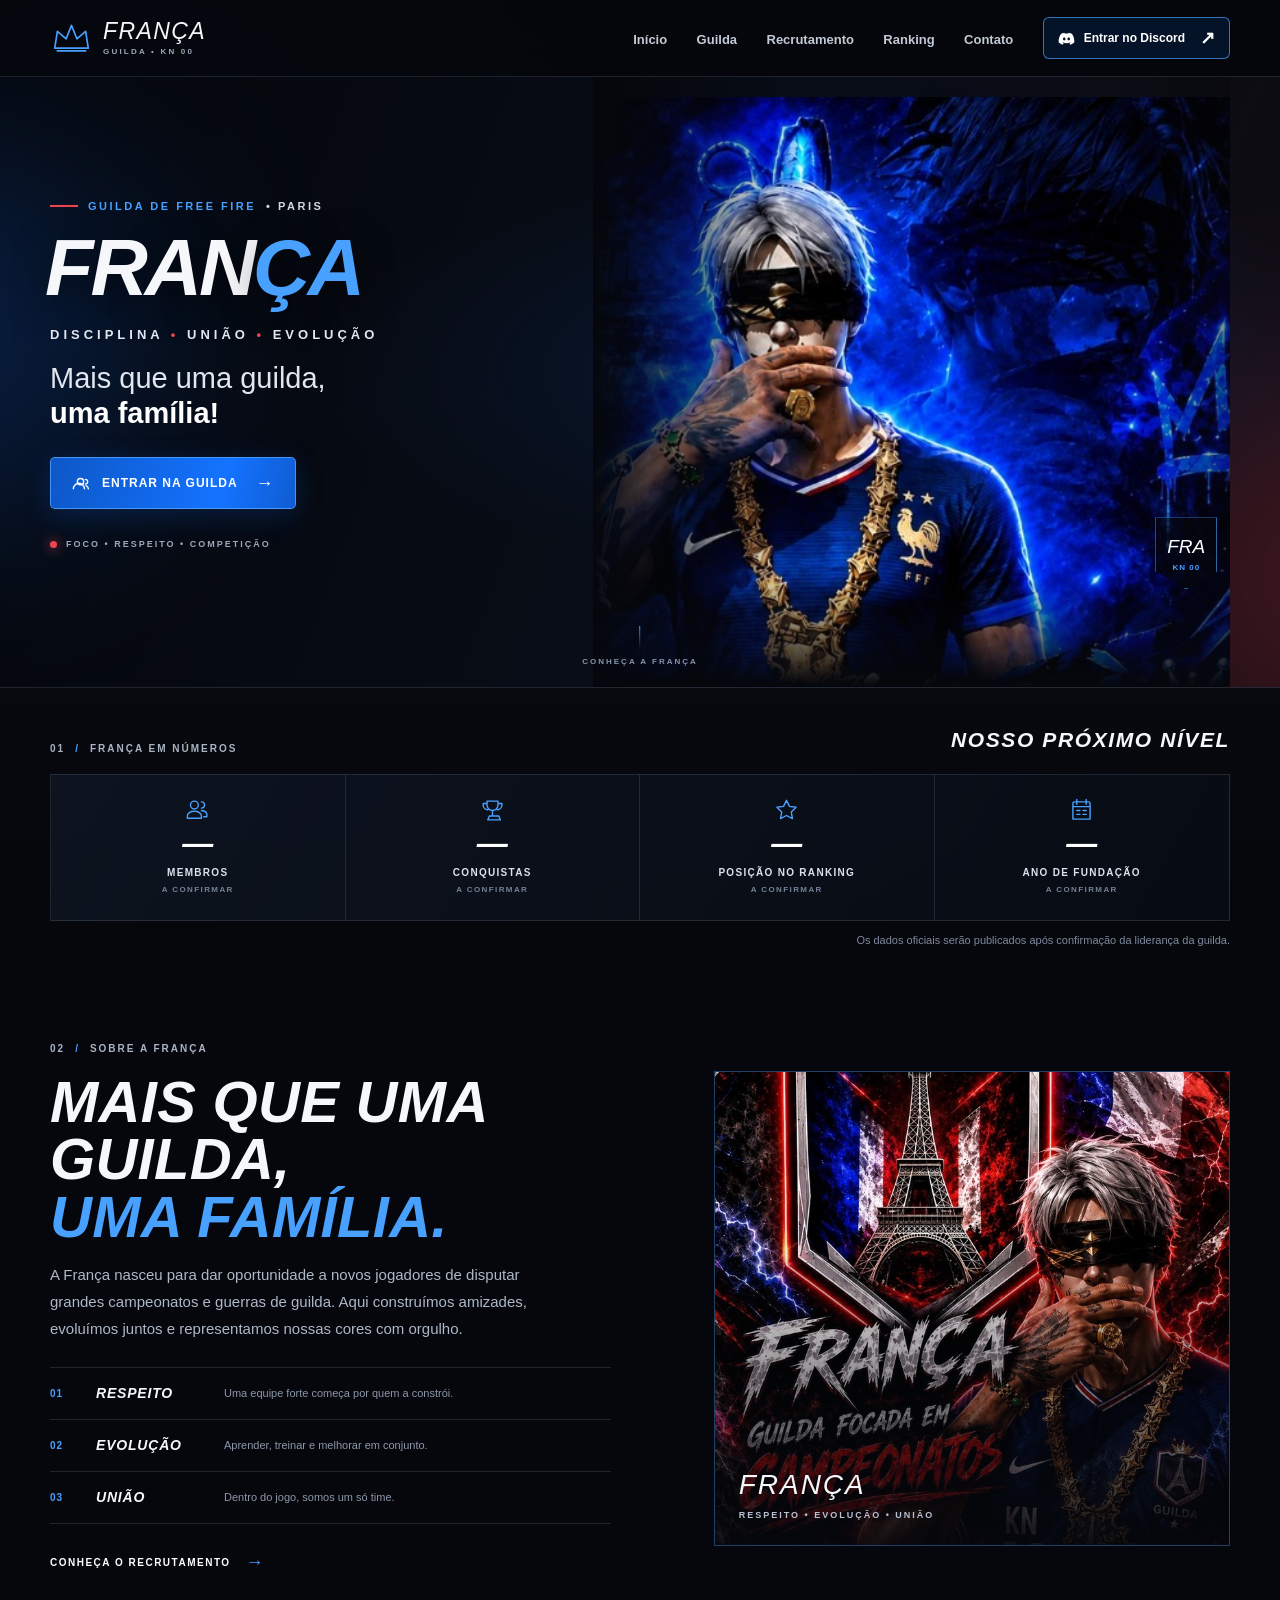
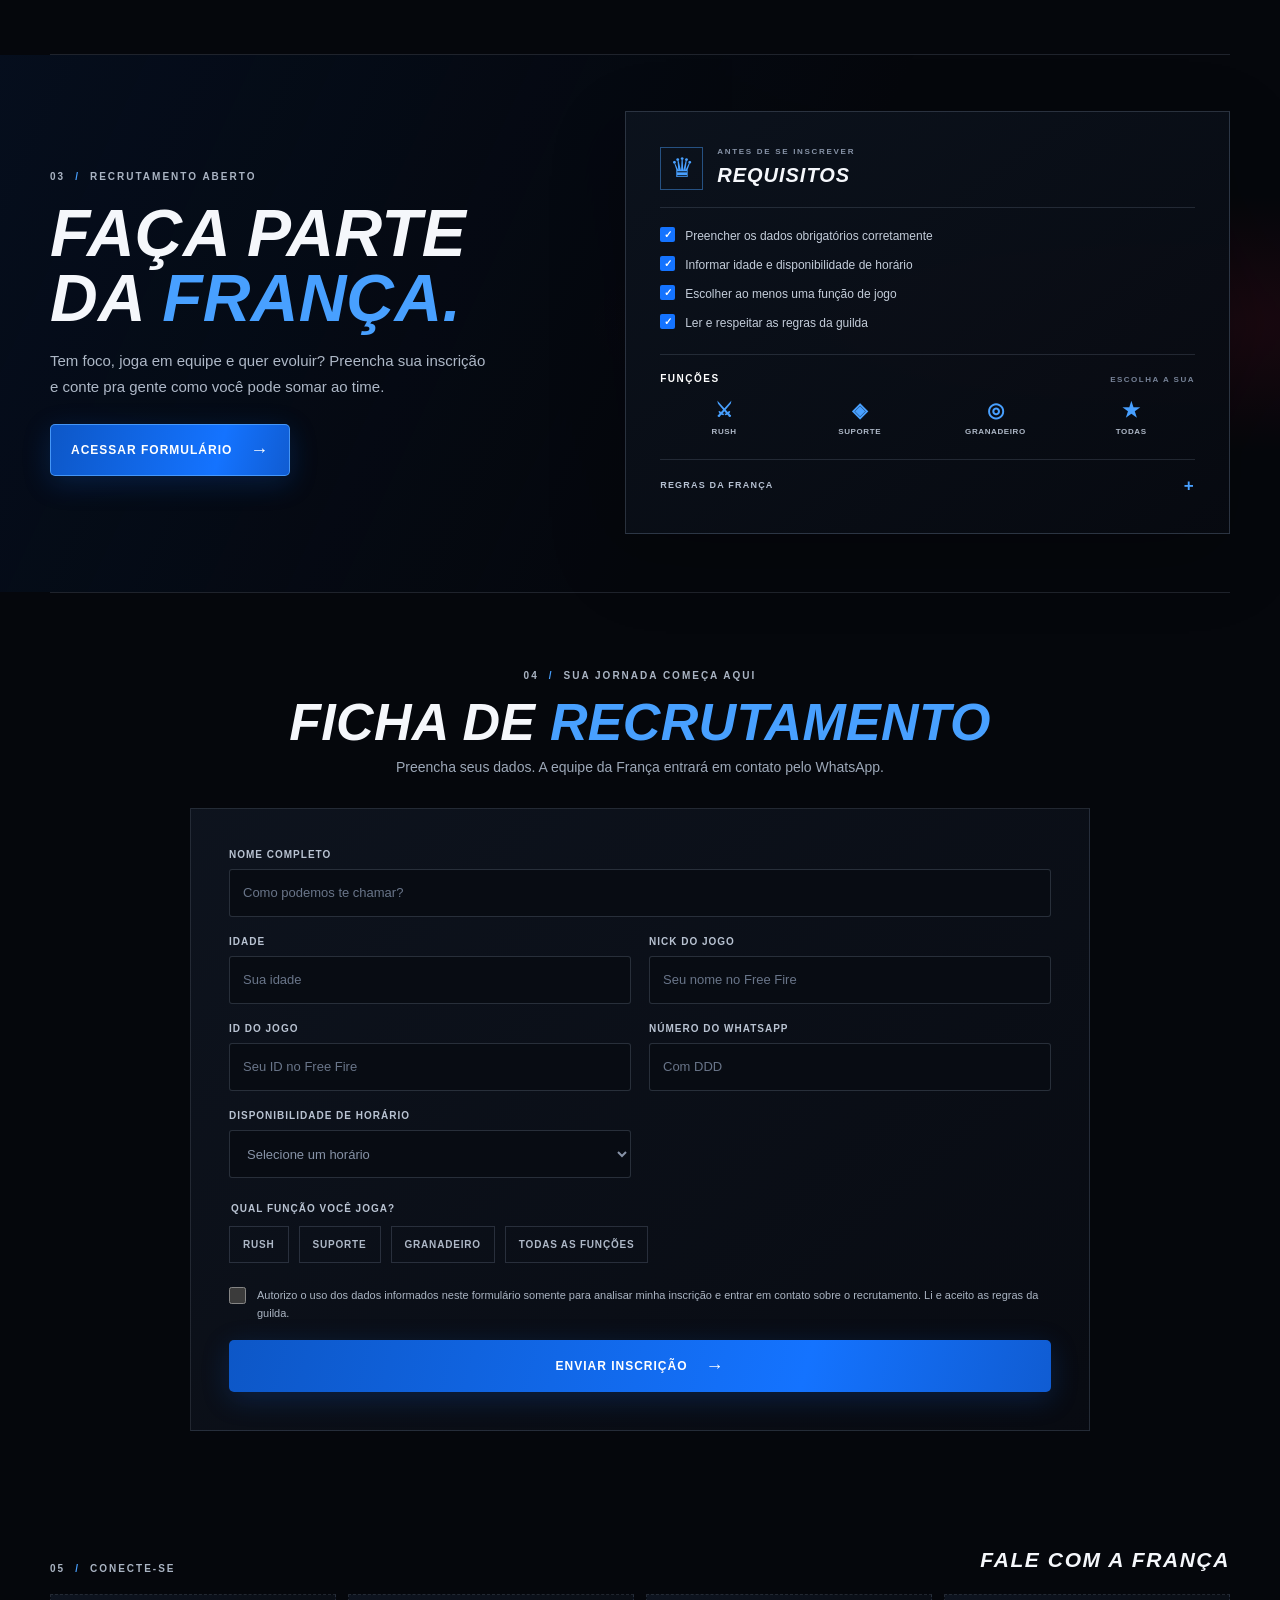
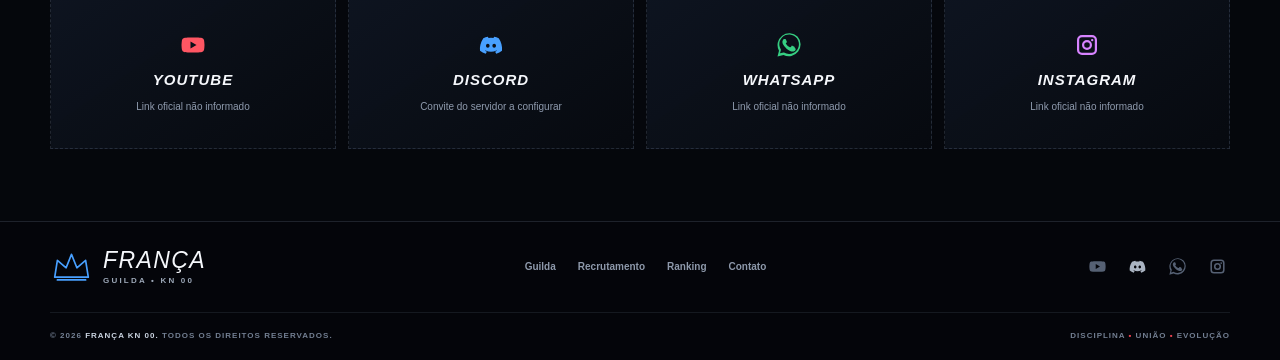
==== commit 416967cc: "Remove link publico do WhatsApp Co-authored-by: Copilot <223556219+Copilot@users.noreply.github.com>" ====
--- a/index.html
+++ b/index.html
@@ -6,7 +6,7 @@
   <meta name="theme-color" content="#05070c">
   <meta name="description" content="FRANÇA KN 00 — disciplina, união e evolução. Faça sua inscrição para entrar na guilda.">
   <title>FRANÇA KN 00 | Guilda Free Fire</title>
-  <link rel="stylesheet" href="site.css?v=20261120f">
+  <link rel="stylesheet" href="site.css?v=20261120g">
 </head>
 <body>
   <a class="skip-link" href="#conteudo">Pular para o conteúdo</a>
@@ -221,12 +221,12 @@
           </span>
           <strong>DISCORD</strong><span>Convite do servidor a configurar</span>
         </div>
-        <a class="contact-card" href="https://chat.whatsapp.com/L2ZZ9HAqWnd2NurHhAuAiX?s=cl&amp;p=i&amp;iam=2" target="_blank" rel="noopener noreferrer">
+        <div class="contact-card pending">
           <span class="contact-icon whatsapp-icon" aria-hidden="true">
             <svg viewBox="0 0 24 24"><path d="M20.5 3.5A11.8 11.8 0 0 0 2 17.7L.5 23.5l6-1.5A11.8 11.8 0 0 0 20.5 3.5ZM12 21a9.7 9.7 0 0 1-5-1.4l-.4-.2-3.6.9 1-3.5-.2-.4A9.8 9.8 0 1 1 12 21Zm5.4-7.3c-.3-.2-1.8-.9-2.1-1-.3-.1-.5-.2-.7.2-.2.3-.8 1-1 1.2-.2.2-.4.2-.7.1a8.1 8.1 0 0 1-4-3.5c-.3-.5.3-.5.9-1.5.1-.2 0-.4 0-.6l-1-2.2c-.2-.6-.5-.5-.7-.5h-.6c-.2 0-.6.1-.9.4-.3.3-1.2 1.2-1.2 2.8s1.2 3.2 1.4 3.4c.2.2 2.4 3.7 5.8 5.2.8.3 1.4.5 1.9.7.8.2 1.5.2 2 .1.6-.1 1.8-.7 2-1.4.2-.7.2-1.3.2-1.4-.1-.2-.3-.3-.7-.5Z" /></svg>
           </span>
-          <strong>WHATSAPP</strong><span>Entrar no grupo da guilda <b aria-hidden="true">↗</b></span>
-        </a>
+          <strong>WHATSAPP</strong><span>Link oficial não informado</span>
+        </div>
         <div class="contact-card pending">
           <span class="contact-icon instagram-icon" aria-hidden="true">
             <svg viewBox="0 0 24 24"><path d="M7 2h10a5 5 0 0 1 5 5v10a5 5 0 0 1-5 5H7a5 5 0 0 1-5-5V7a5 5 0 0 1 5-5Zm0 2.2A2.8 2.8 0 0 0 4.2 7v10A2.8 2.8 0 0 0 7 19.8h10a2.8 2.8 0 0 0 2.8-2.8V7A2.8 2.8 0 0 0 17 4.2H7ZM12 7a5 5 0 1 1 0 10 5 5 0 0 1 0-10Zm0 2.2a2.8 2.8 0 1 0 0 5.6 2.8 2.8 0 0 0 0-5.6Zm5.2-3.3a1.2 1.2 0 1 1 0 2.4 1.2 1.2 0 0 1 0-2.4Z" /></svg>
@@ -262,9 +262,9 @@
         <a href="#discord" aria-label="Discord, convite ainda não configurado">
           <svg viewBox="0 0 24 24" aria-hidden="true"><path d="M19.7 5.2a18.7 18.7 0 0 0-4.6-1.4l-.6 1.2a17.2 17.2 0 0 0-5 0l-.6-1.2a18.7 18.7 0 0 0-4.6 1.4C1.4 9.5.6 13.7 1 17.8a18.5 18.5 0 0 0 5.7 2.9l1.2-2a12 12 0 0 1-1.9-.9l.5-.4a13.4 13.4 0 0 0 11 0l.5.4-1.9.9 1.2 2a18.5 18.5 0 0 0 5.7-2.9c.5-4.8-.8-8.9-3.3-12.6ZM8.8 14.7c-1 0-1.8-.9-1.8-2s.8-2 1.8-2 1.8.9 1.8 2-.8 2-1.8 2Zm6.4 0c-1 0-1.8-.9-1.8-2s.8-2 1.8-2 1.8.9 1.8 2-.8 2-1.8 2Z" /></svg>
         </a>
-        <a href="https://chat.whatsapp.com/L2ZZ9HAqWnd2NurHhAuAiX?s=cl&amp;p=i&amp;iam=2" target="_blank" rel="noopener noreferrer" aria-label="WhatsApp, entrar no grupo da guilda">
+        <span class="footer-social-pending" title="Link oficial do WhatsApp não informado" aria-label="WhatsApp, link não informado">
           <svg viewBox="0 0 24 24" aria-hidden="true"><path d="M20.5 3.5A11.8 11.8 0 0 0 2 17.7L.5 23.5l6-1.5A11.8 11.8 0 0 0 20.5 3.5ZM12 21a9.7 9.7 0 0 1-5-1.4l-.4-.2-3.6.9 1-3.5-.2-.4A9.8 9.8 0 1 1 12 21Zm5.4-7.3c-.3-.2-1.8-.9-2.1-1-.3-.1-.5-.2-.7.2-.2.3-.8 1-1 1.2-.2.2-.4.2-.7.1a8.1 8.1 0 0 1-4-3.5c-.3-.5.3-.5.9-1.5.1-.2 0-.4 0-.6l-1-2.2c-.2-.6-.5-.5-.7-.5h-.6c-.2 0-.6.1-.9.4-.3.3-1.2 1.2-1.2 2.8s1.2 3.2 1.4 3.4c.2.2 2.4 3.7 5.8 5.2.8.3 1.4.5 1.9.7.8.2 1.5.2 2 .1.6-.1 1.8-.7 2-1.4.2-.7.2-1.3.2-1.4-.1-.2-.3-.3-.7-.5Z" /></svg>
-        </a>
+        </span>
         <span class="footer-social-pending" title="Link oficial do Instagram não informado" aria-label="Instagram, link não informado">
           <svg viewBox="0 0 24 24" aria-hidden="true"><path d="M7 2h10a5 5 0 0 1 5 5v10a5 5 0 0 1-5 5H7a5 5 0 0 1-5-5V7a5 5 0 0 1 5-5Zm0 2.2A2.8 2.8 0 0 0 4.2 7v10A2.8 2.8 0 0 0 7 19.8h10a2.8 2.8 0 0 0 2.8-2.8V7A2.8 2.8 0 0 0 17 4.2H7ZM12 7a5 5 0 1 1 0 10 5 5 0 0 1 0-10Zm0 2.2a2.8 2.8 0 1 0 0 5.6 2.8 2.8 0 0 0 0-5.6Zm5.2-3.3a1.2 1.2 0 1 1 0 2.4 1.2 1.2 0 0 1 0-2.4Z" /></svg>
         </span>
@@ -276,6 +276,6 @@
     </div>
   </footer>
 
-  <script src="script-confirmacao.js?v=20261120f"></script>
+  <script src="script-confirmacao.js?v=20261120g"></script>
 </body>
 </html>
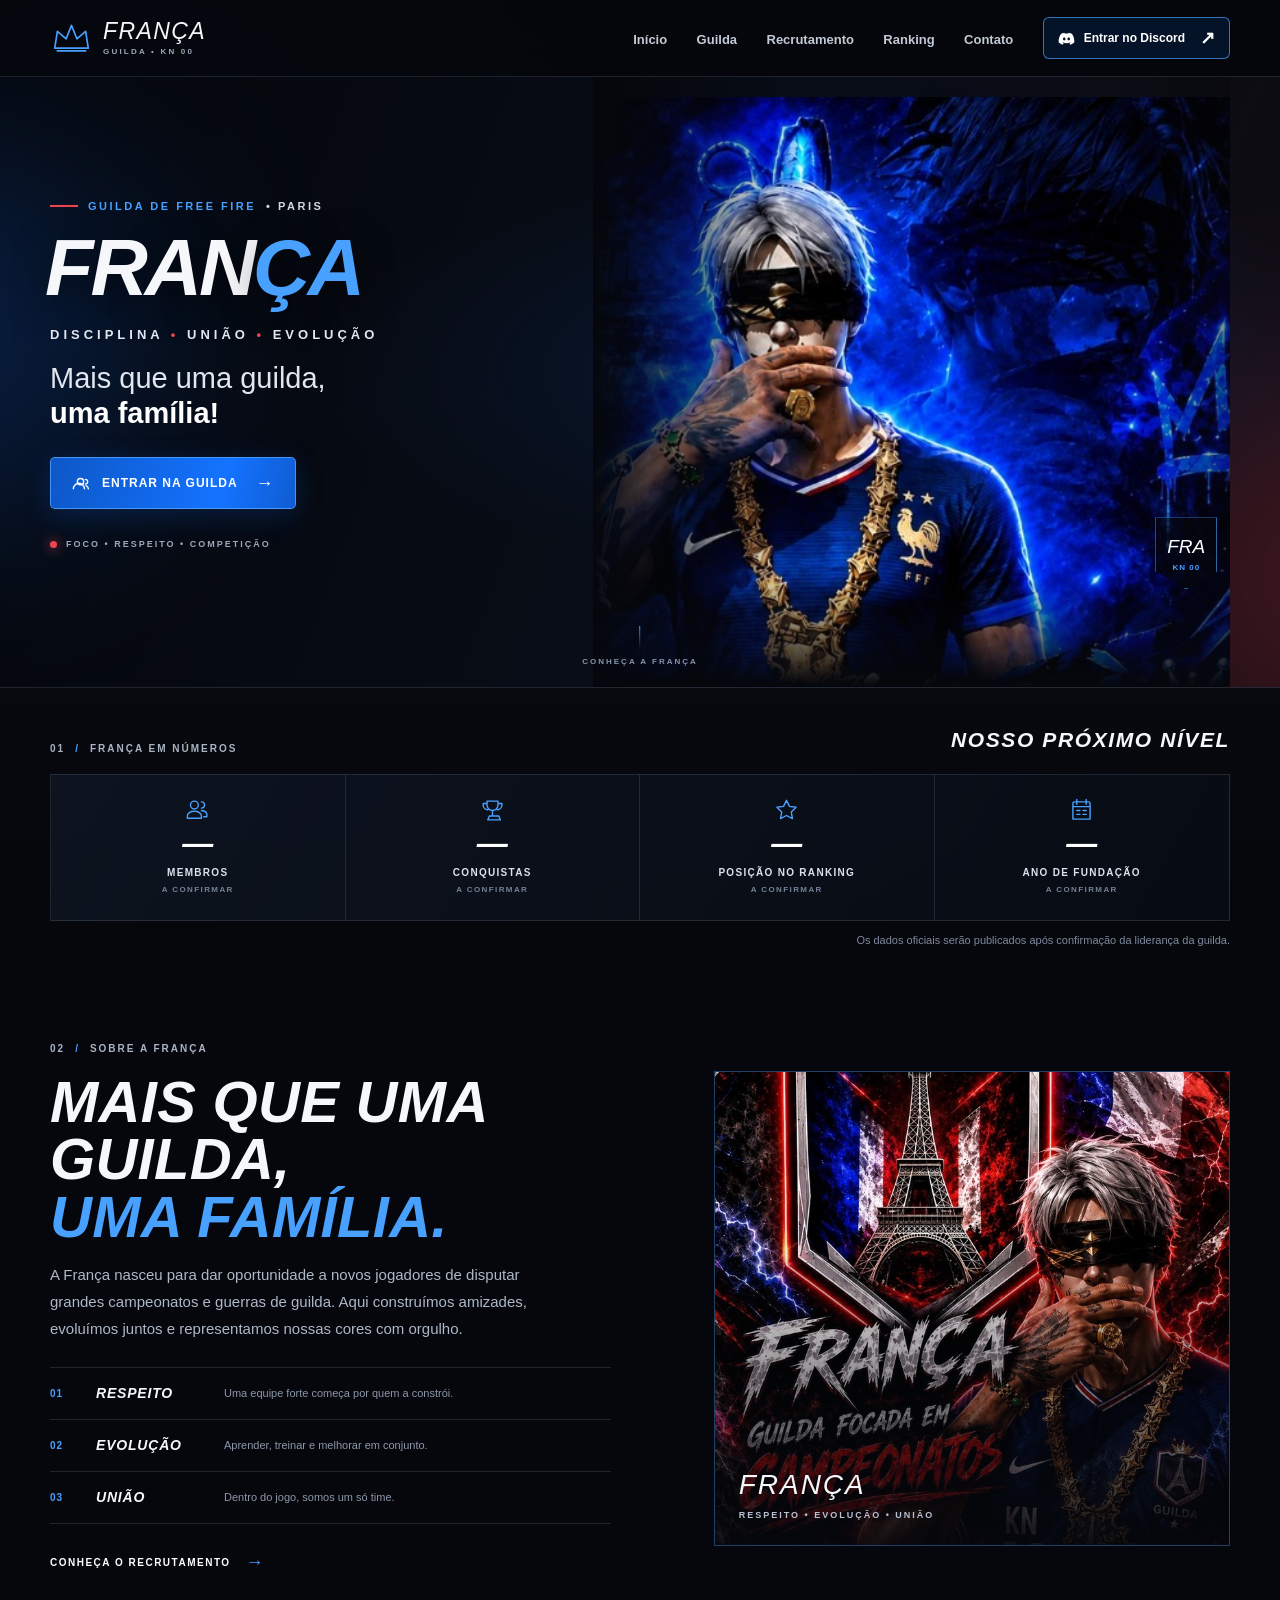
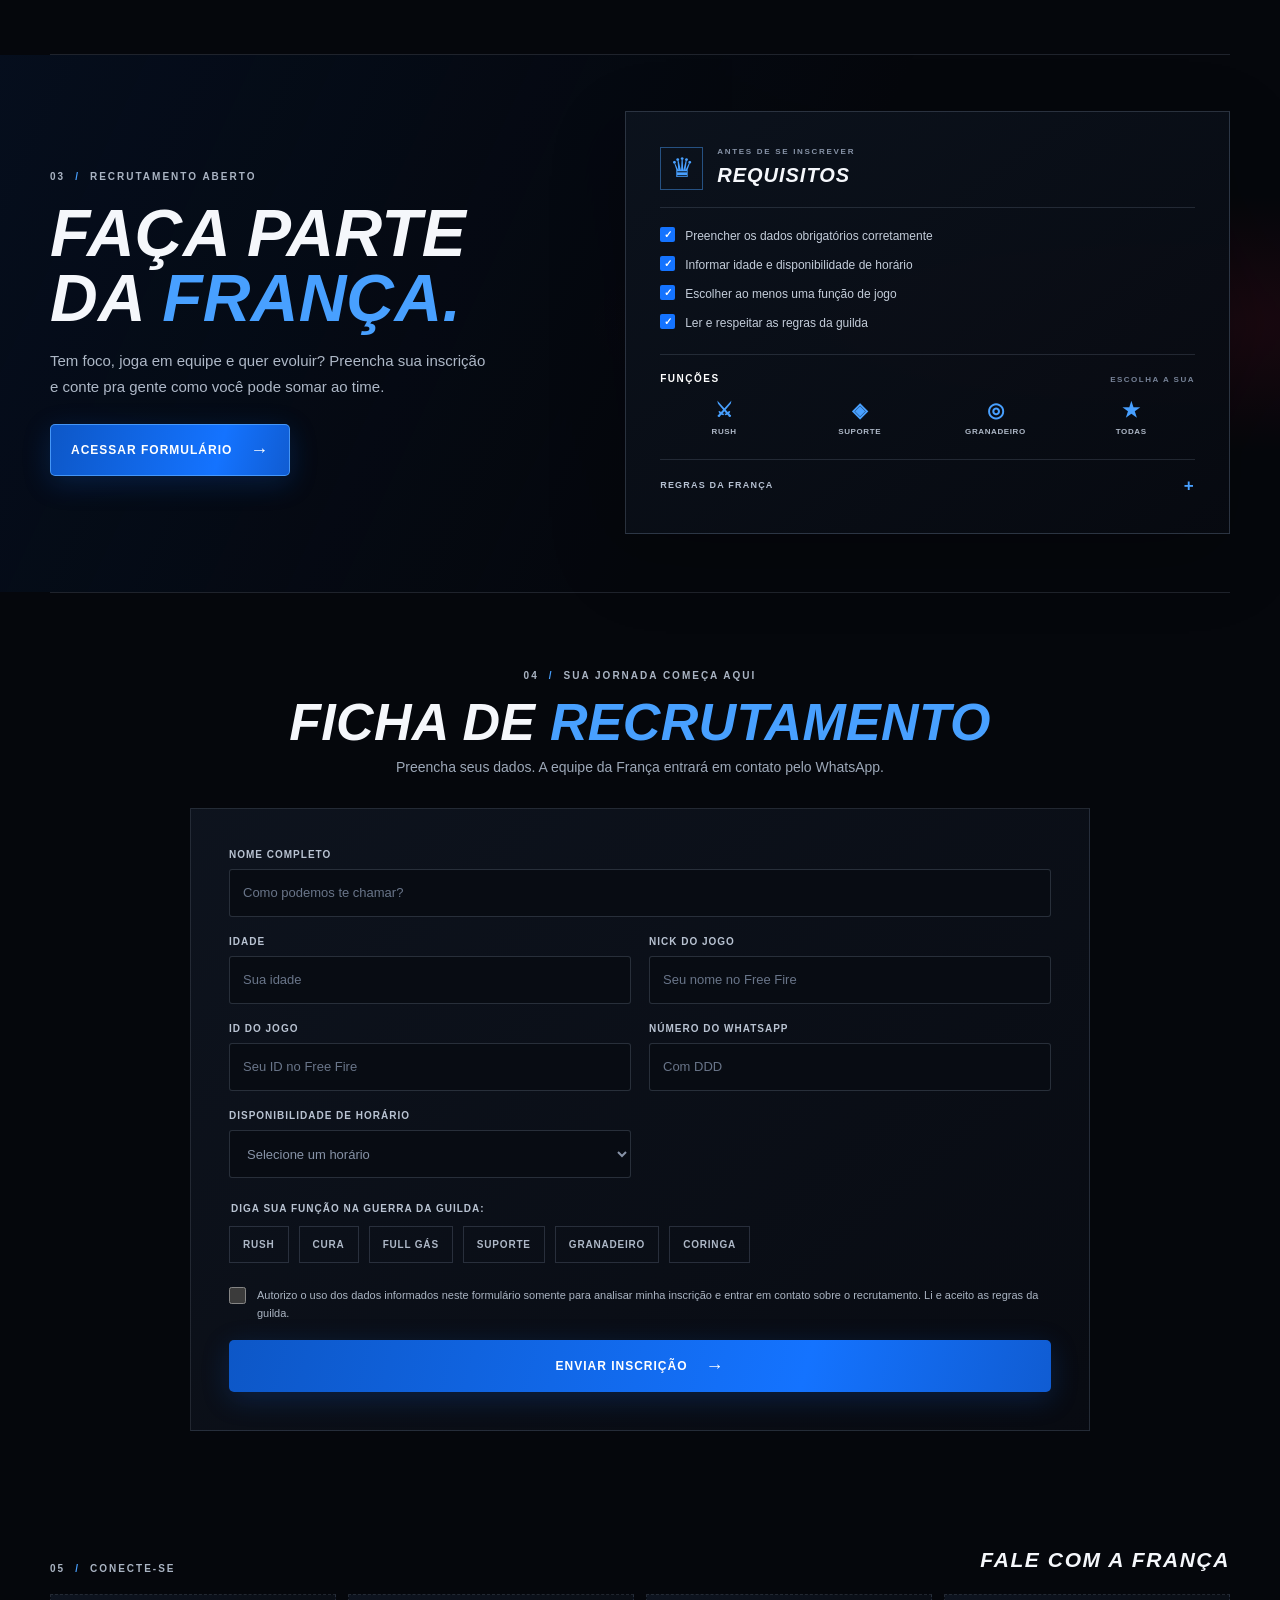
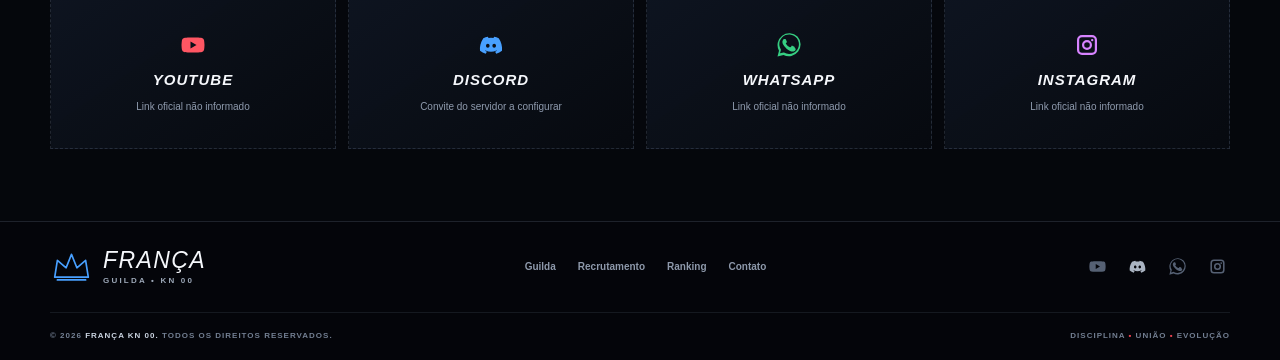
==== commit b5fb1d3c: "Atualiza funções da guerra guilda Co-authored-by: Copilot <223556219+Copilot@users.noreply.github.co" ====
--- a/index.html
+++ b/index.html
@@ -189,11 +189,13 @@
         </div>
 
         <fieldset class="function-field">
-          <legend>Qual função você joga?</legend>
+          <legend>Diga sua função na guerra da guilda:</legend>
           <label><input type="checkbox" name="funcao" value="Rush"><span>RUSH</span></label>
+          <label><input type="checkbox" name="funcao" value="Cura"><span>CURA</span></label>
+          <label><input type="checkbox" name="funcao" value="Full gás"><span>FULL GÁS</span></label>
           <label><input type="checkbox" name="funcao" value="Suporte"><span>SUPORTE</span></label>
           <label><input type="checkbox" name="funcao" value="Granadeiro"><span>GRANADEIRO</span></label>
-          <label><input type="checkbox" name="funcao" value="Todas as funções"><span>TODAS AS FUNÇÕES</span></label>
+          <label><input type="checkbox" name="funcao" value="Coringa"><span>CORINGA</span></label>
         </fieldset>
 
         <input class="form-trap" name="website" type="text" tabindex="-1" aria-hidden="true" autocomplete="off">
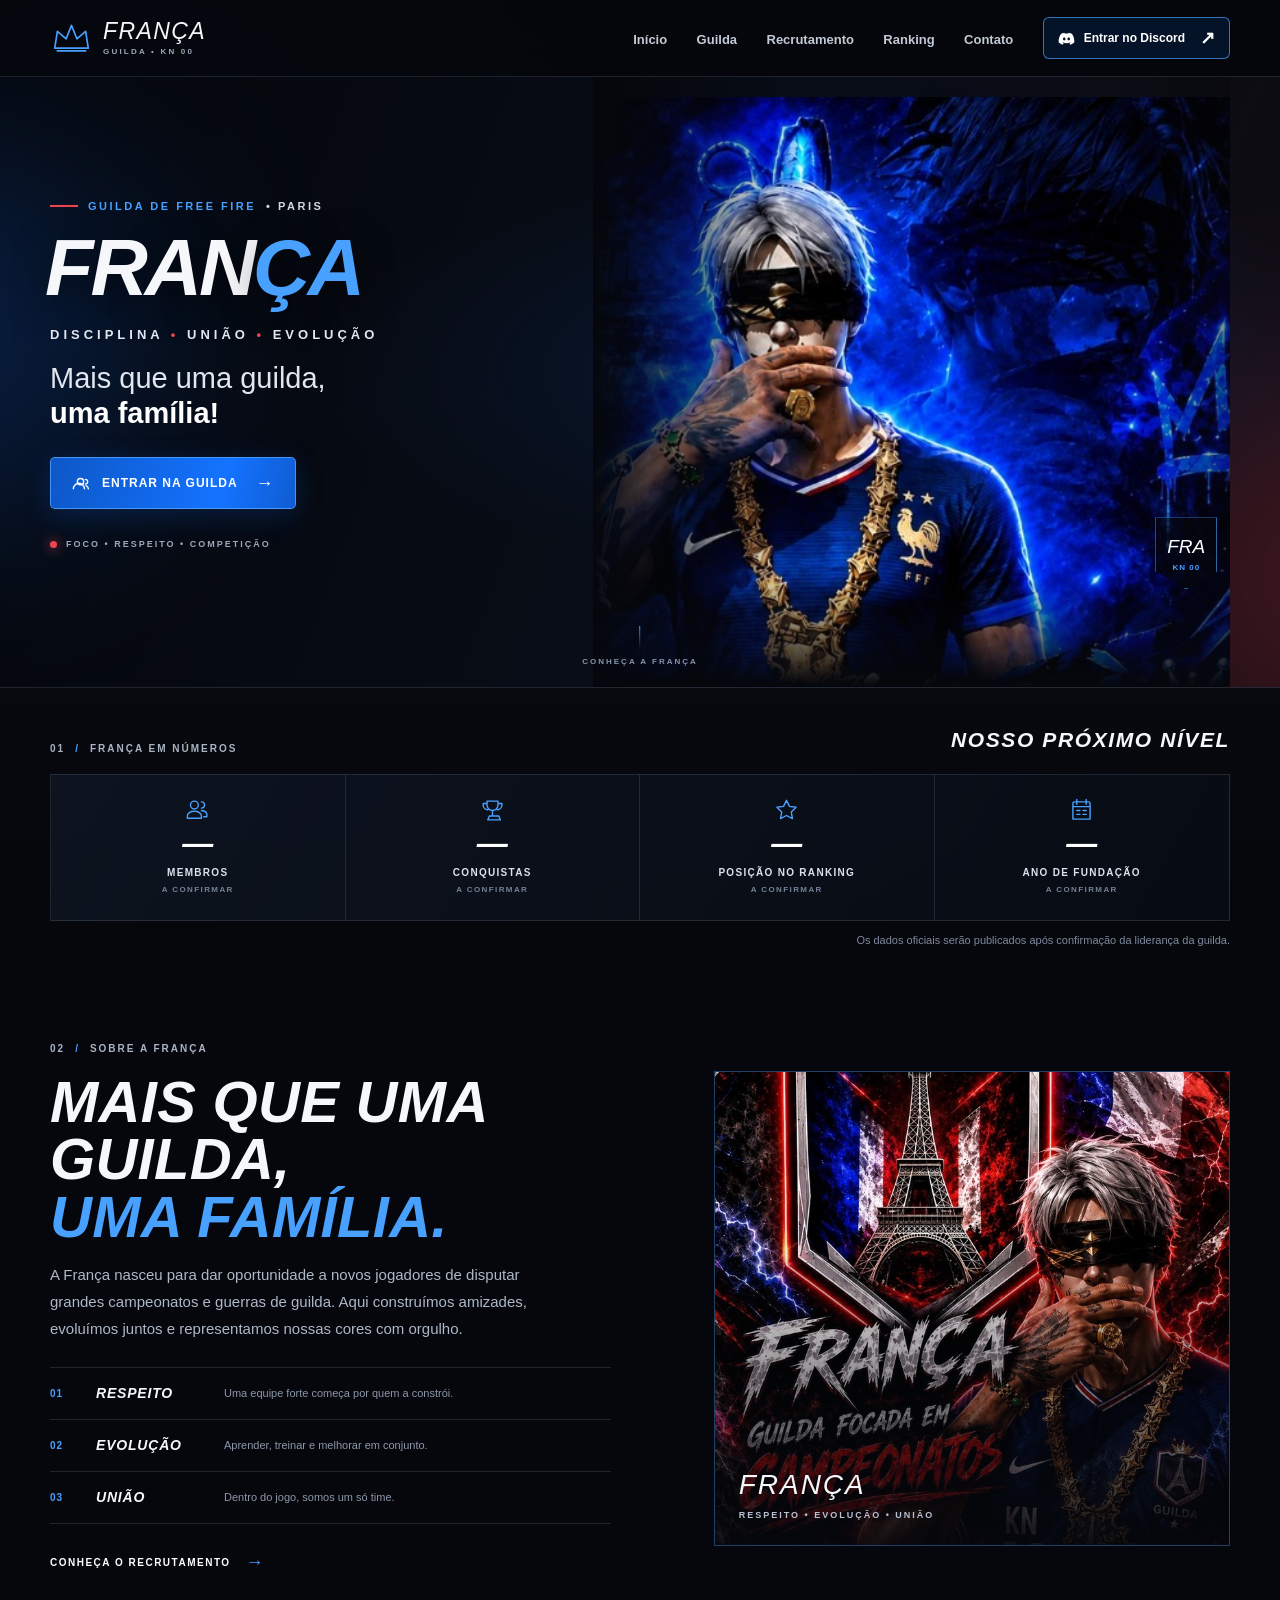
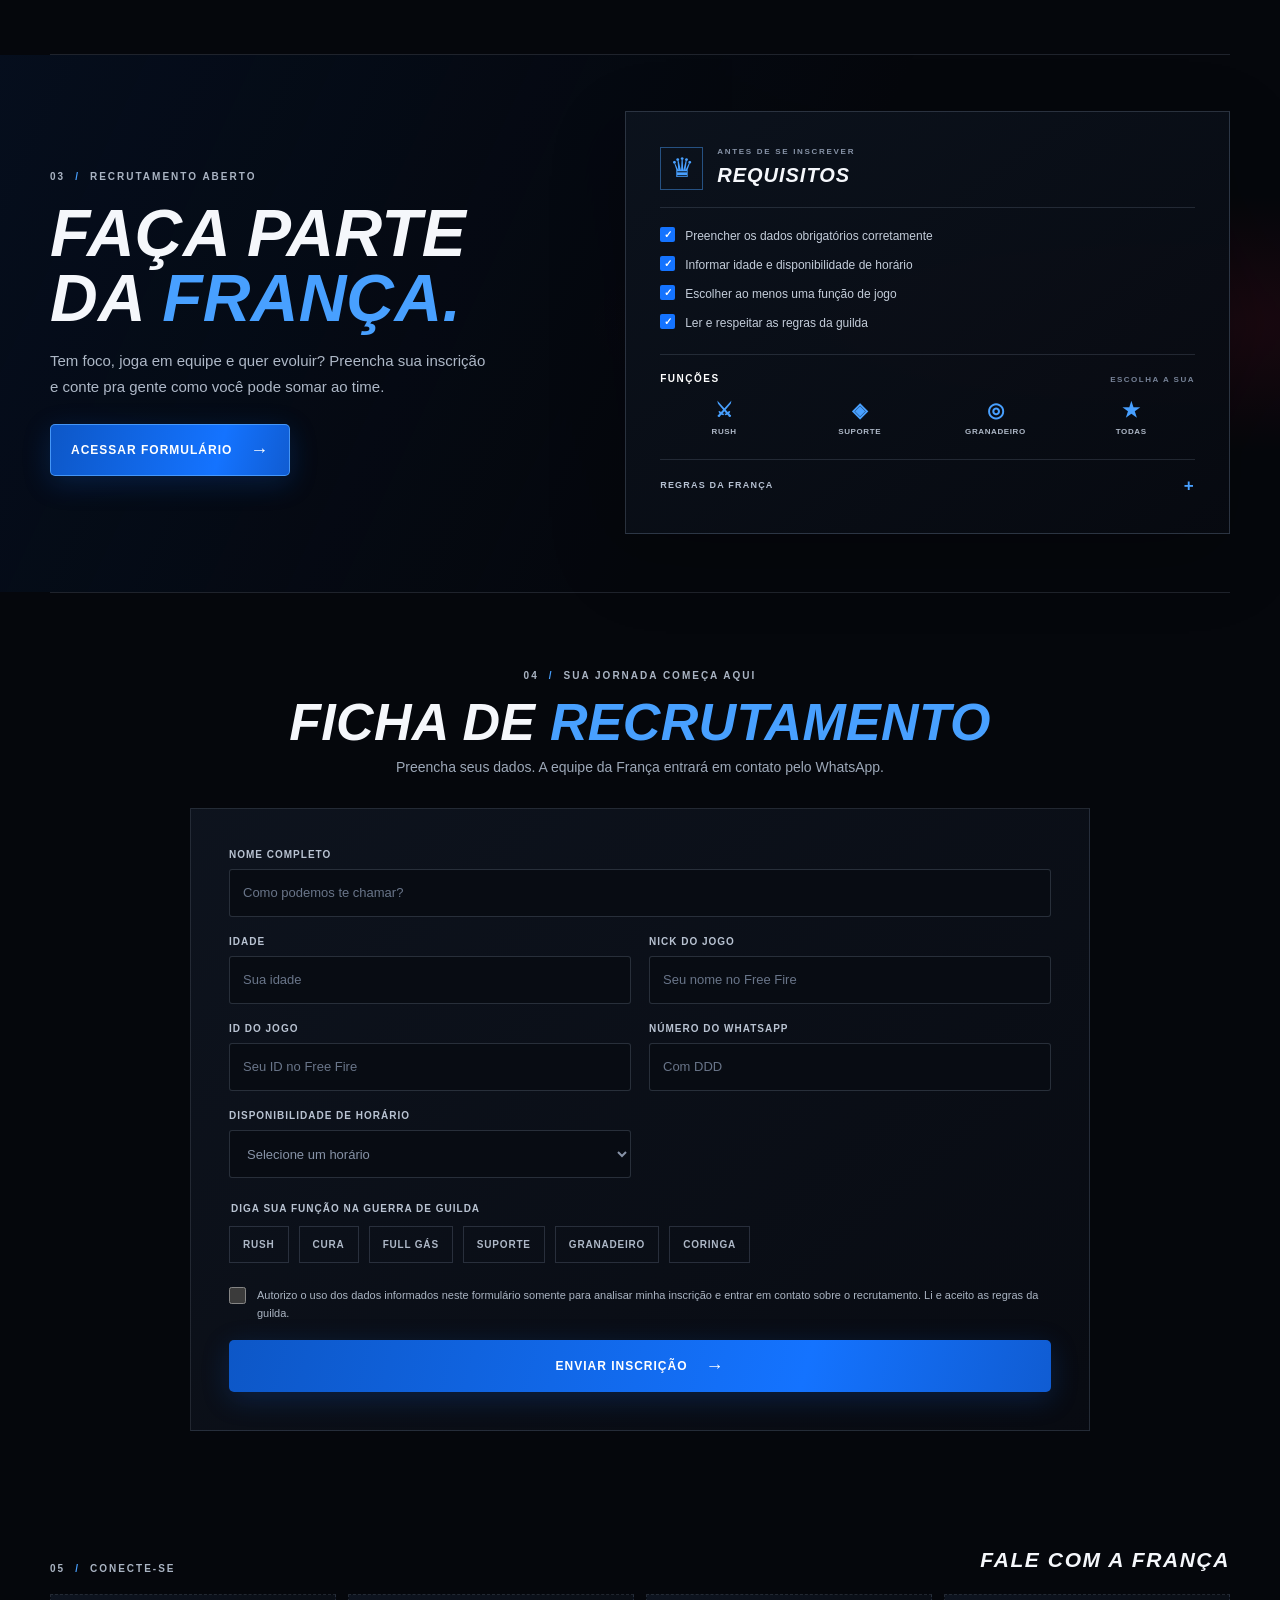
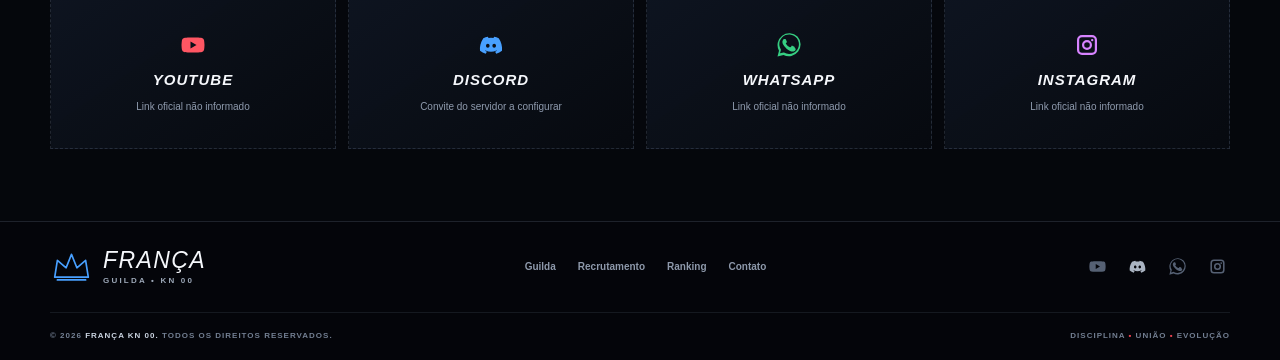
==== commit 362cab2c: "Ajusta título da função de guerra Co-authored-by: Copilot <223556219+Copilot@users.noreply.github.co" ====
--- a/index.html
+++ b/index.html
@@ -189,7 +189,7 @@
         </div>
 
         <fieldset class="function-field">
-          <legend>Diga sua função na guerra da guilda:</legend>
+          <legend>Diga sua função na guerra de guilda</legend>
           <label><input type="checkbox" name="funcao" value="Rush"><span>RUSH</span></label>
           <label><input type="checkbox" name="funcao" value="Cura"><span>CURA</span></label>
           <label><input type="checkbox" name="funcao" value="Full gás"><span>FULL GÁS</span></label>
